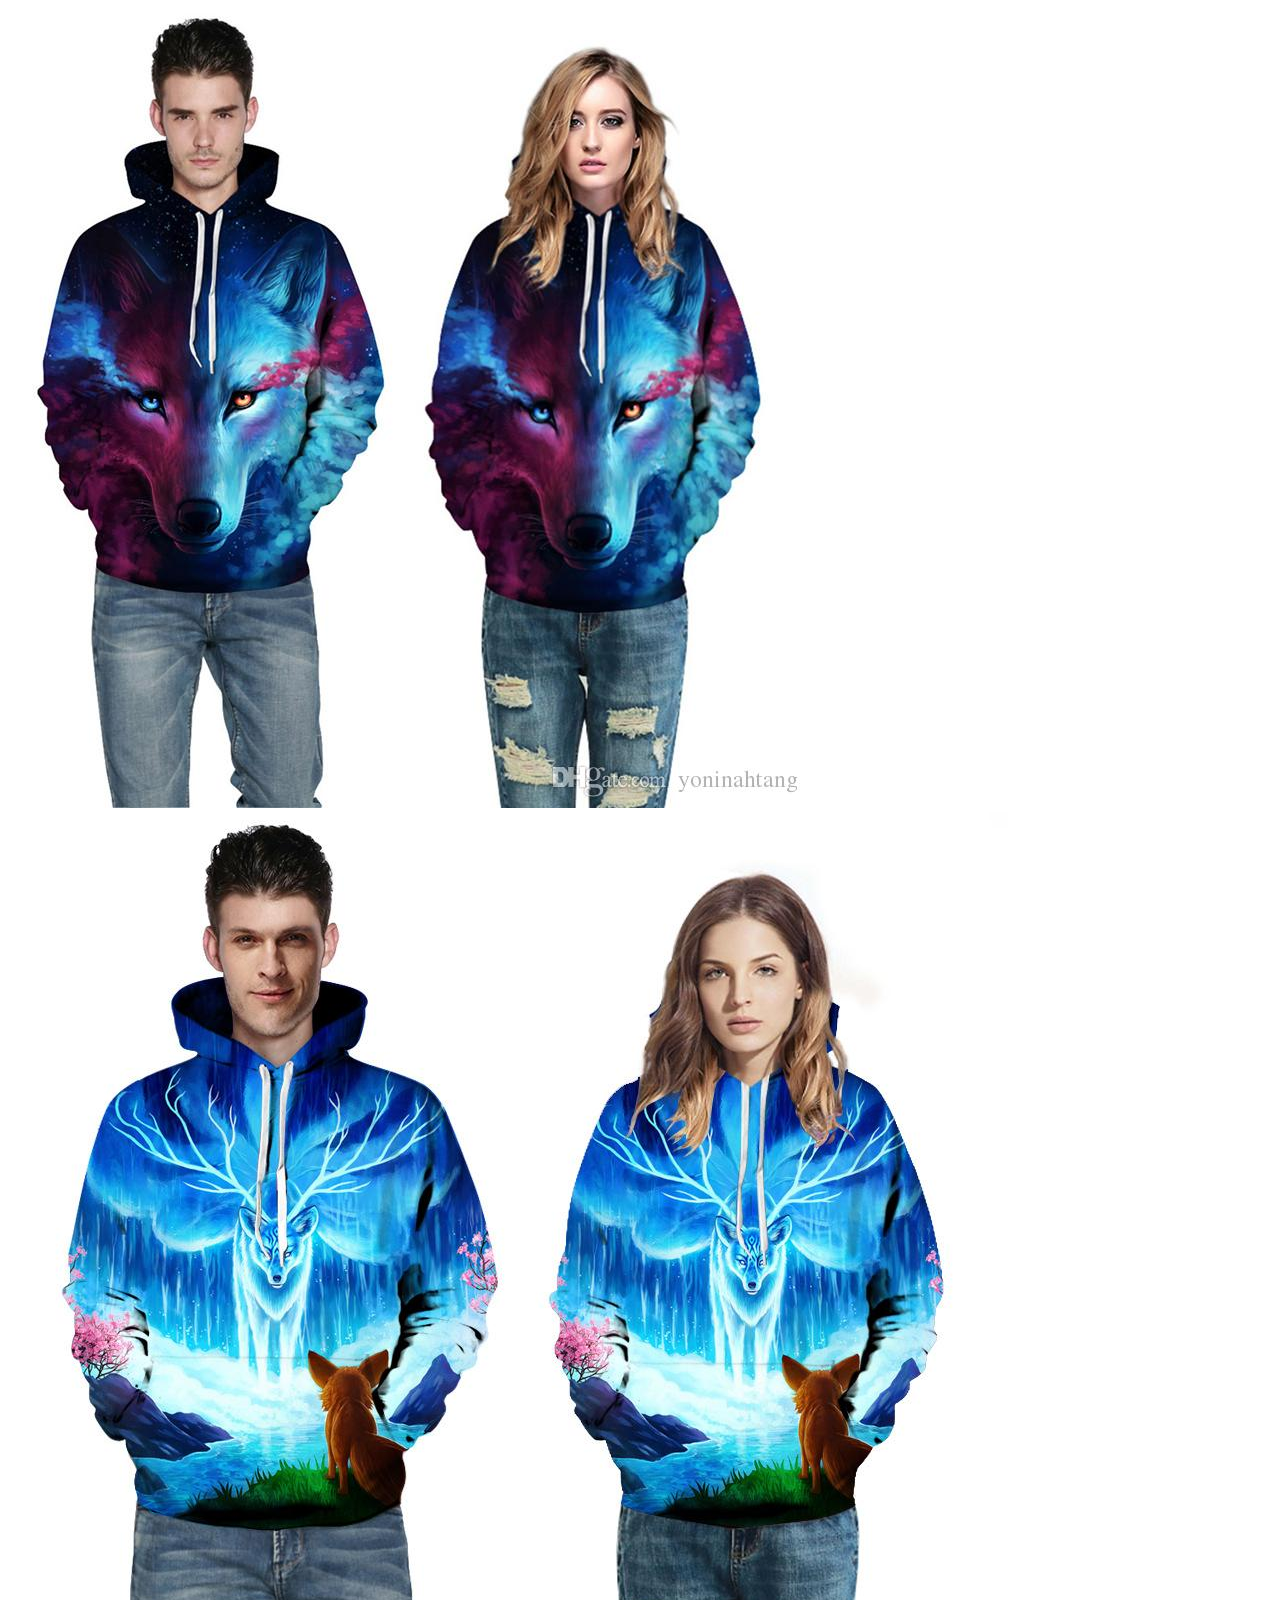
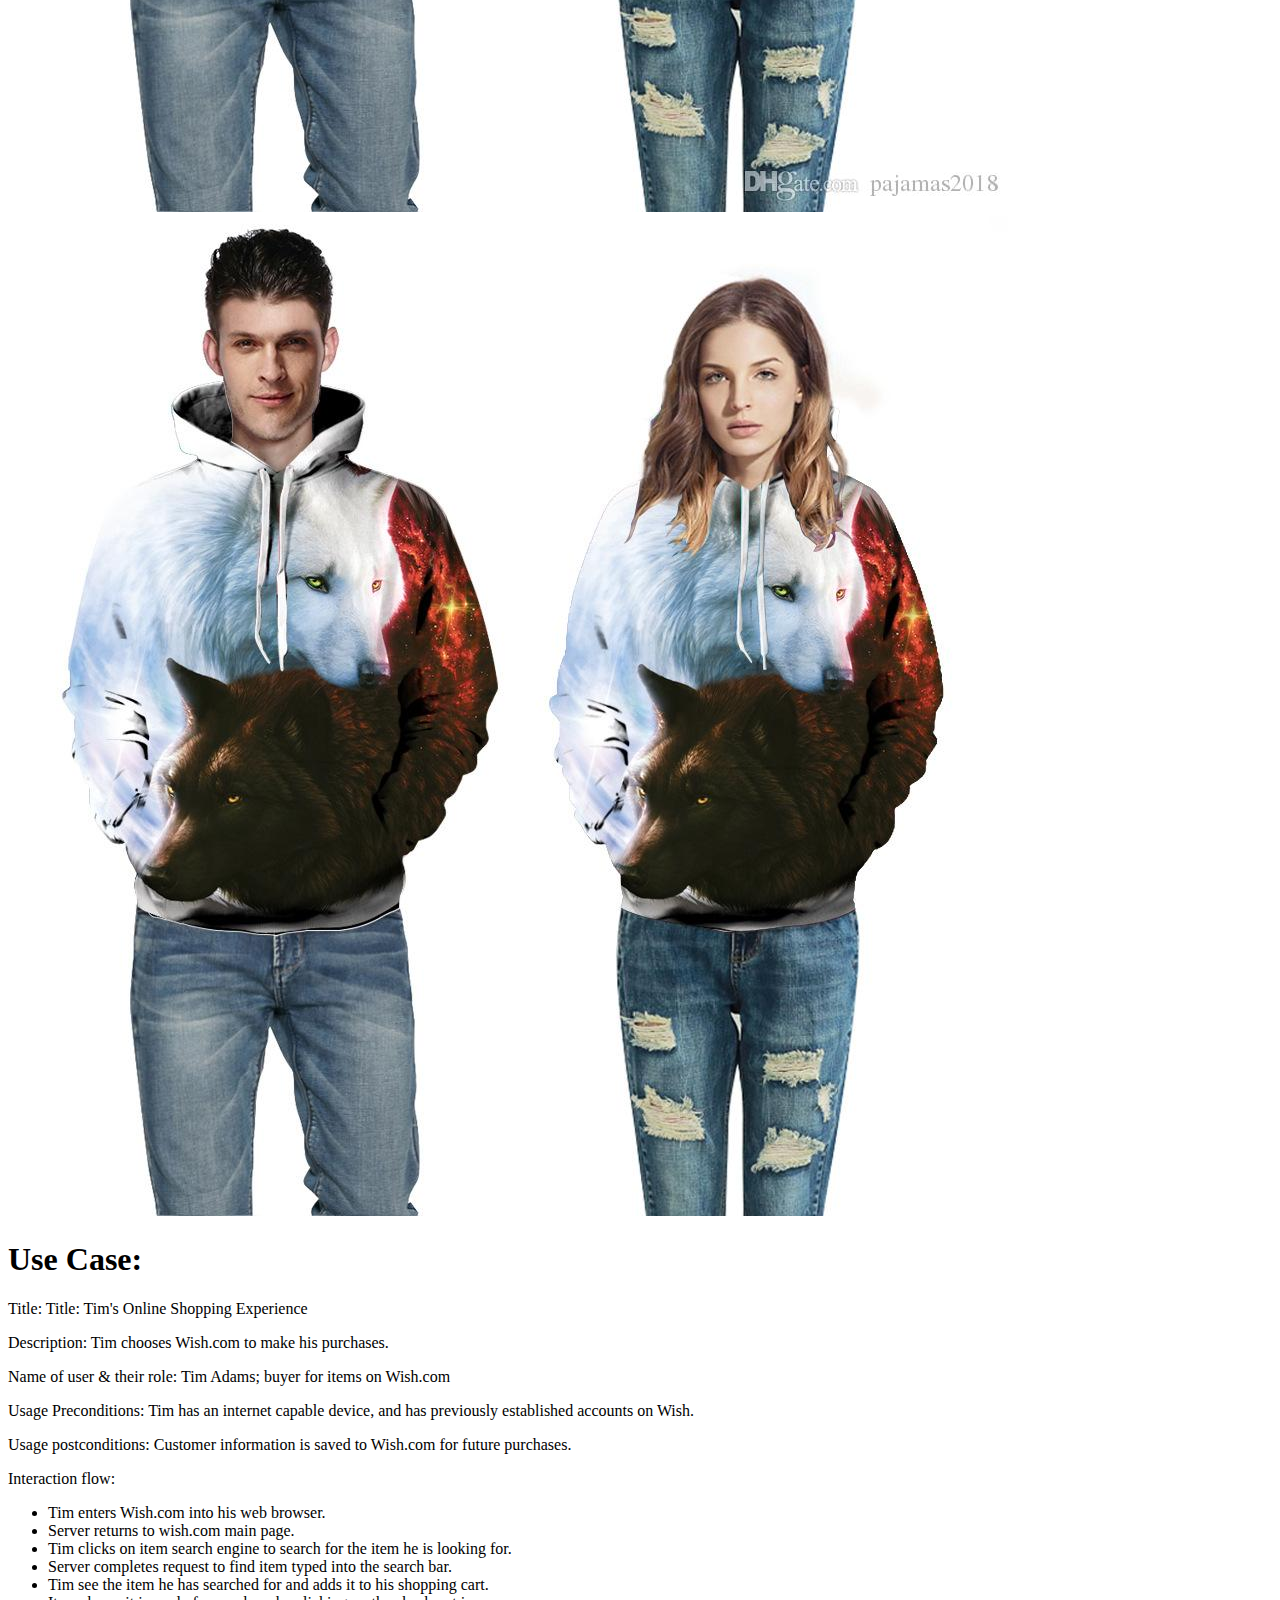
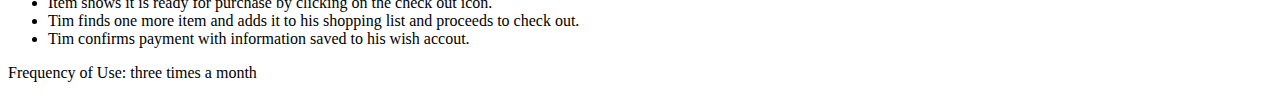
==== index.html2.html @ 1c958532 "Customer Persona-Data-Design-Project" ====
<!DOCTYPE html>
<html lang="en">
	<head>
		<meta charset="UTF-8">
		<title>Customer Persona</title>
	</head>
	<body>
		<img src="jpg.hoodie.jpg"> <img src="jpg.hoodie2.jpg"> <img src="jpg.hoodie3.jpg">
		<h1>Use Case:</h1>
		<p>Title: Title: Tim's Online Shopping Experience</p>
		<p>Description: Tim chooses Wish.com to make his purchases.</p>
		<p>Name of user & their role: Tim Adams; buyer for items on Wish.com</p>
		<p>Usage Preconditions: Tim has an internet capable device, and has previously established accounts on Wish.</p>
		<p>Usage postconditions: Customer information is saved to Wish.com for future purchases.</p>
		<p>Interaction flow:</p>
		<ul>
			<li id="item1">Tim enters Wish.com into his web browser.</li>
			<li id="item2">Server returns to wish.com main page.</li>
			<li id="item3">Tim clicks on item search engine to search for the item  he is looking for.</li>
			<li id="item4">Server completes request to find item typed into the search bar.</li>
			<li id="item5">Tim see the item he has searched for and adds it to his shopping cart.</li>
			<li id="item6">Item shows it is ready for purchase by clicking on the check out icon.</li>
			<li id="item7">Tim finds one more item and adds it to his shopping list and proceeds to check out.</li>
			<li id="item8">Tim confirms payment with information saved to his wish accout.</li>

		</ul>
	</body>
	<p>Frequency of Use: three times a month</p>
</html>
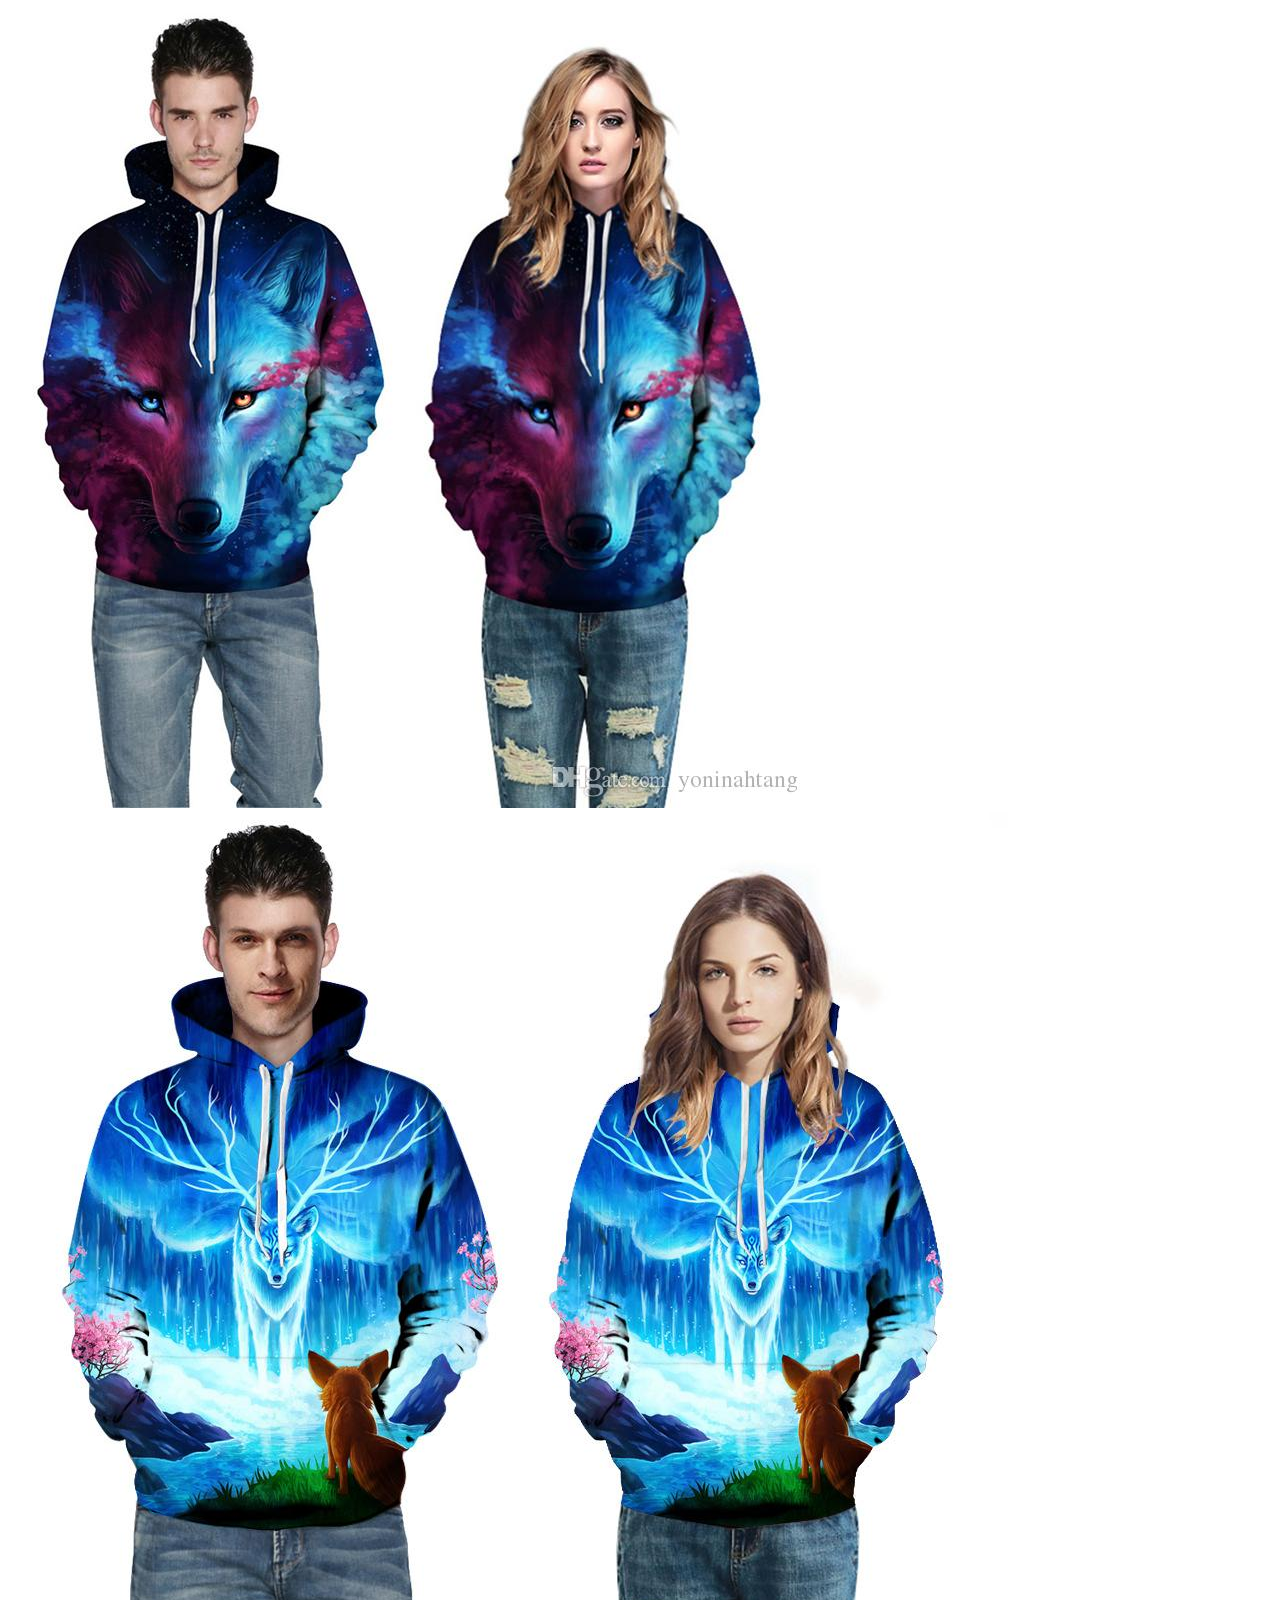
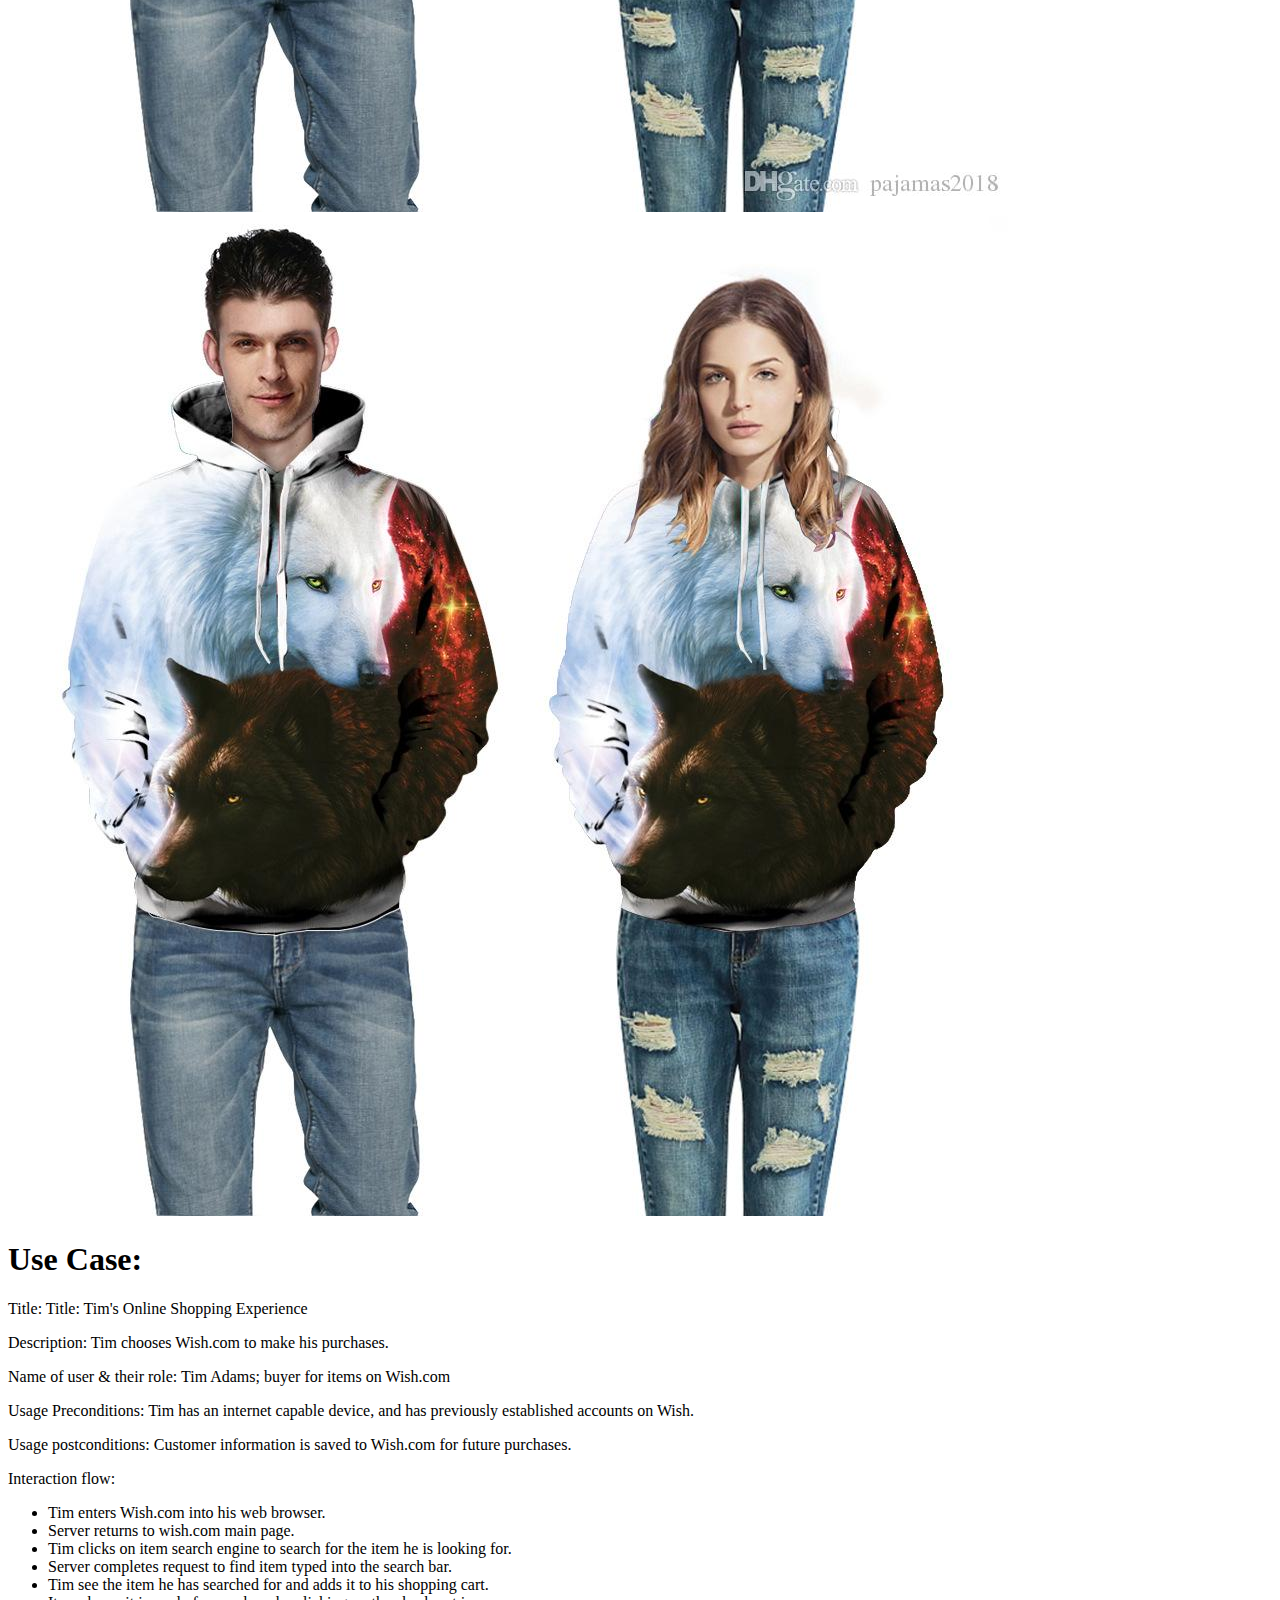
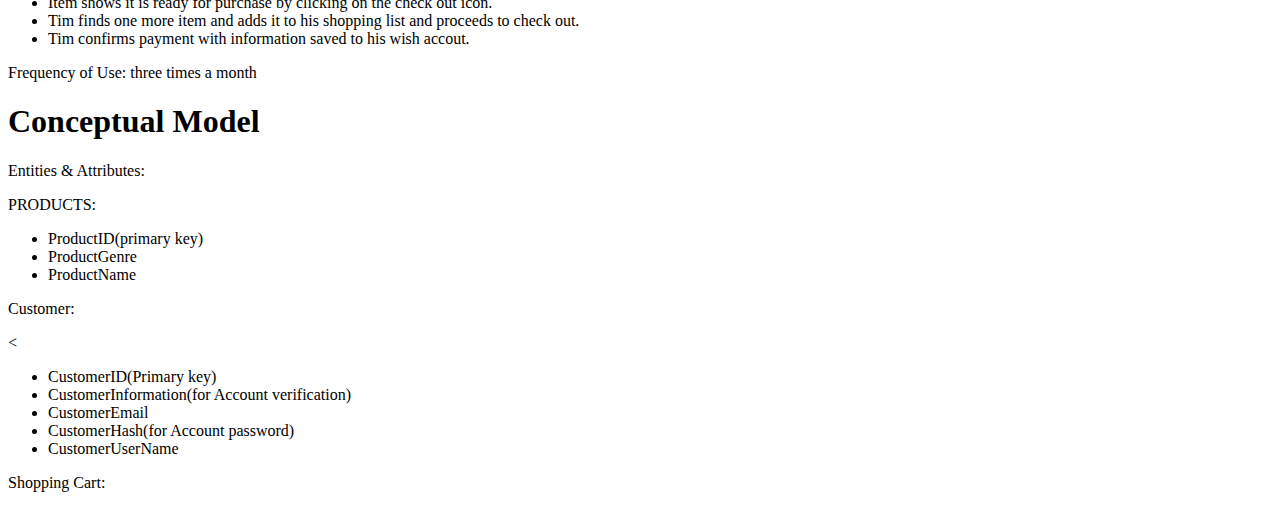
==== commit f19bcf6c: "Customer Persona-Data-Design-Project" ====
--- a/index.html2.html
+++ b/index.html2.html
@@ -26,4 +26,24 @@
 		</ul>
 	</body>
 	<p>Frequency of Use: three times a month</p>
+	<h1> Conceptual Model</h1>
+	<p>Entities & Attributes:</p>
+	<p>PRODUCTS:</p>
+	<ul>
+		<li id="item9">ProductID(primary key)</li>
+		<li id="item10">ProductGenre</li>
+		<li id="item11">ProductName</li>
+	</ul>
+	<body>
+		<p>Customer:</p>
+		<<ul>
+		<li id="item12">CustomerID(Primary key)</li>
+		<li id="item13">CustomerInformation(for Account verification)</li>
+		<li id="item14">CustomerEmail</li>
+		<li id="item15">CustomerHash(for Account password)</li>
+		<li id="item16">CustomerUserName</li>
+	</ul>
+	</body>
+	<p>Shopping Cart:</p>
+
 </html>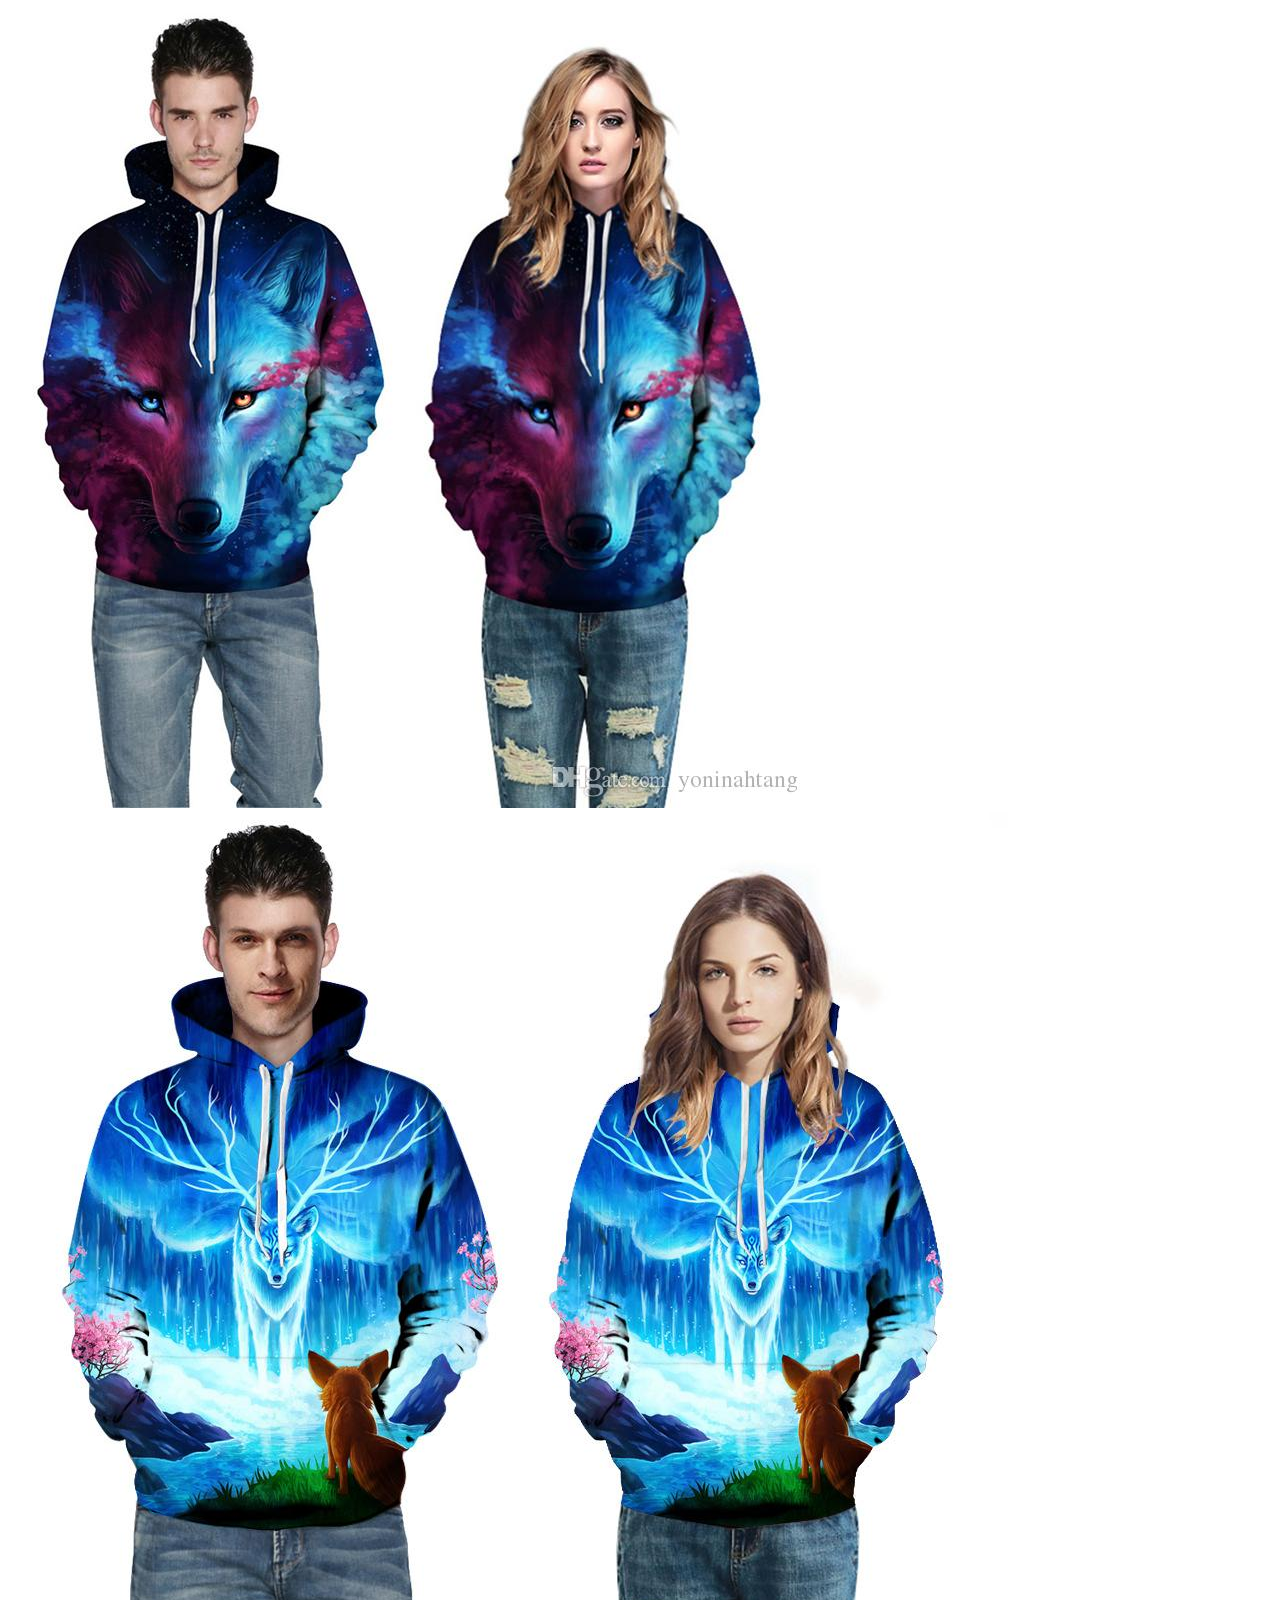
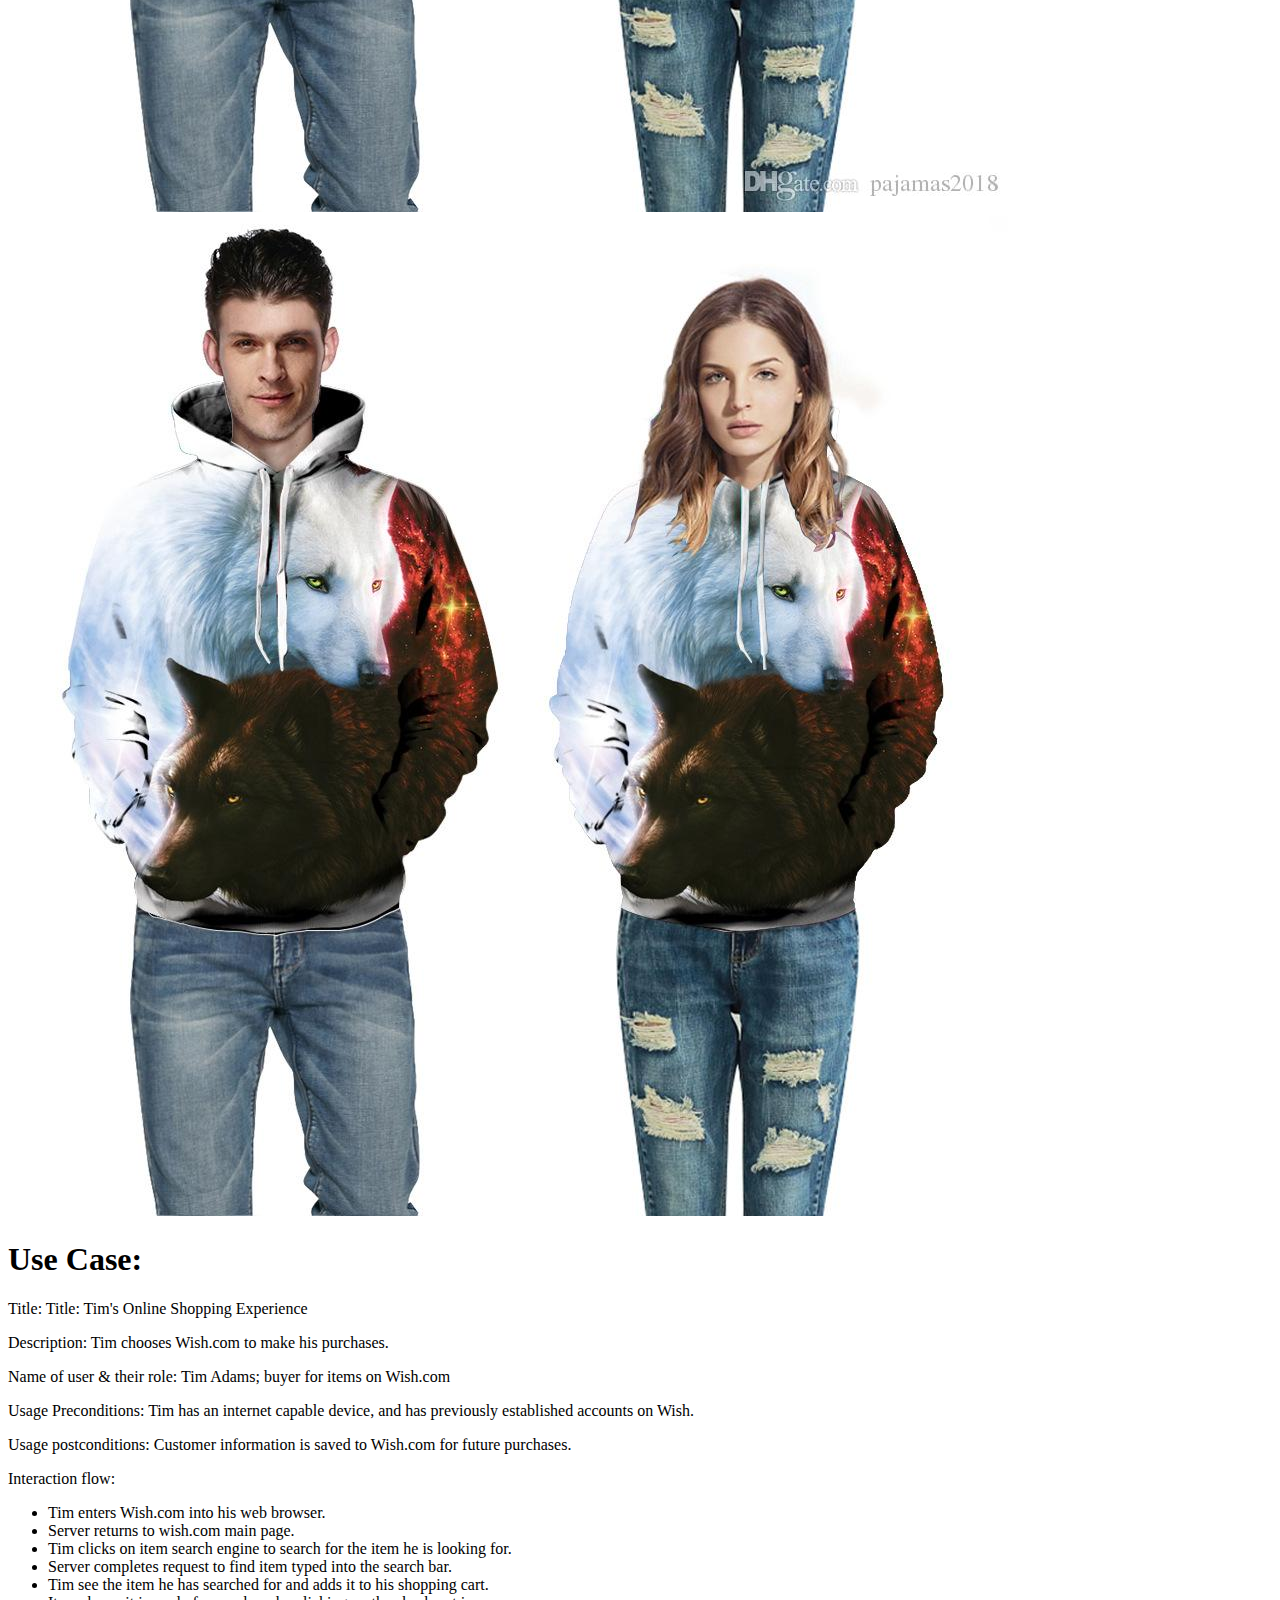
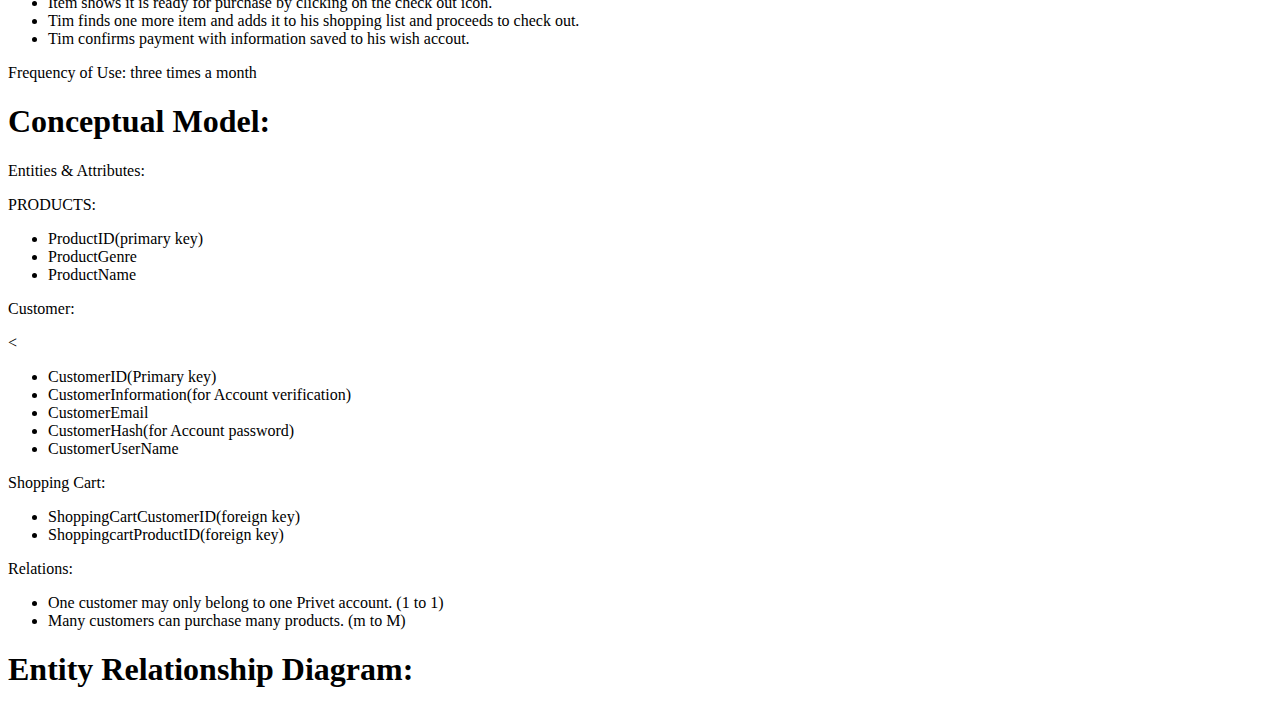
==== commit fdb802f1: "Customer Persona-Data-Design-Project" ====
--- a/index.html2.html
+++ b/index.html2.html
@@ -26,7 +26,7 @@
 		</ul>
 	</body>
 	<p>Frequency of Use: three times a month</p>
-	<h1> Conceptual Model</h1>
+	<h1> Conceptual Model:</h1>
 	<p>Entities & Attributes:</p>
 	<p>PRODUCTS:</p>
 	<ul>
@@ -45,5 +45,16 @@
 	</ul>
 	</body>
 	<p>Shopping Cart:</p>
-
+<ul>
+	<li id="item17">ShoppingCartCustomerID(foreign key)</li>
+	<li id="item18">ShoppingcartProductID(foreign key)</li>
+</ul>
+	<body>
+		<p>Relations:</p>
+		<ul>
+			<li id="item19">One customer may only belong to one Privet account. (1 to 1)</li>
+			<li id="item20">Many customers can purchase many products. (m to M)</li>
+		</ul>
+	</body>
+	<h1>Entity Relationship Diagram:</h1>
 </html>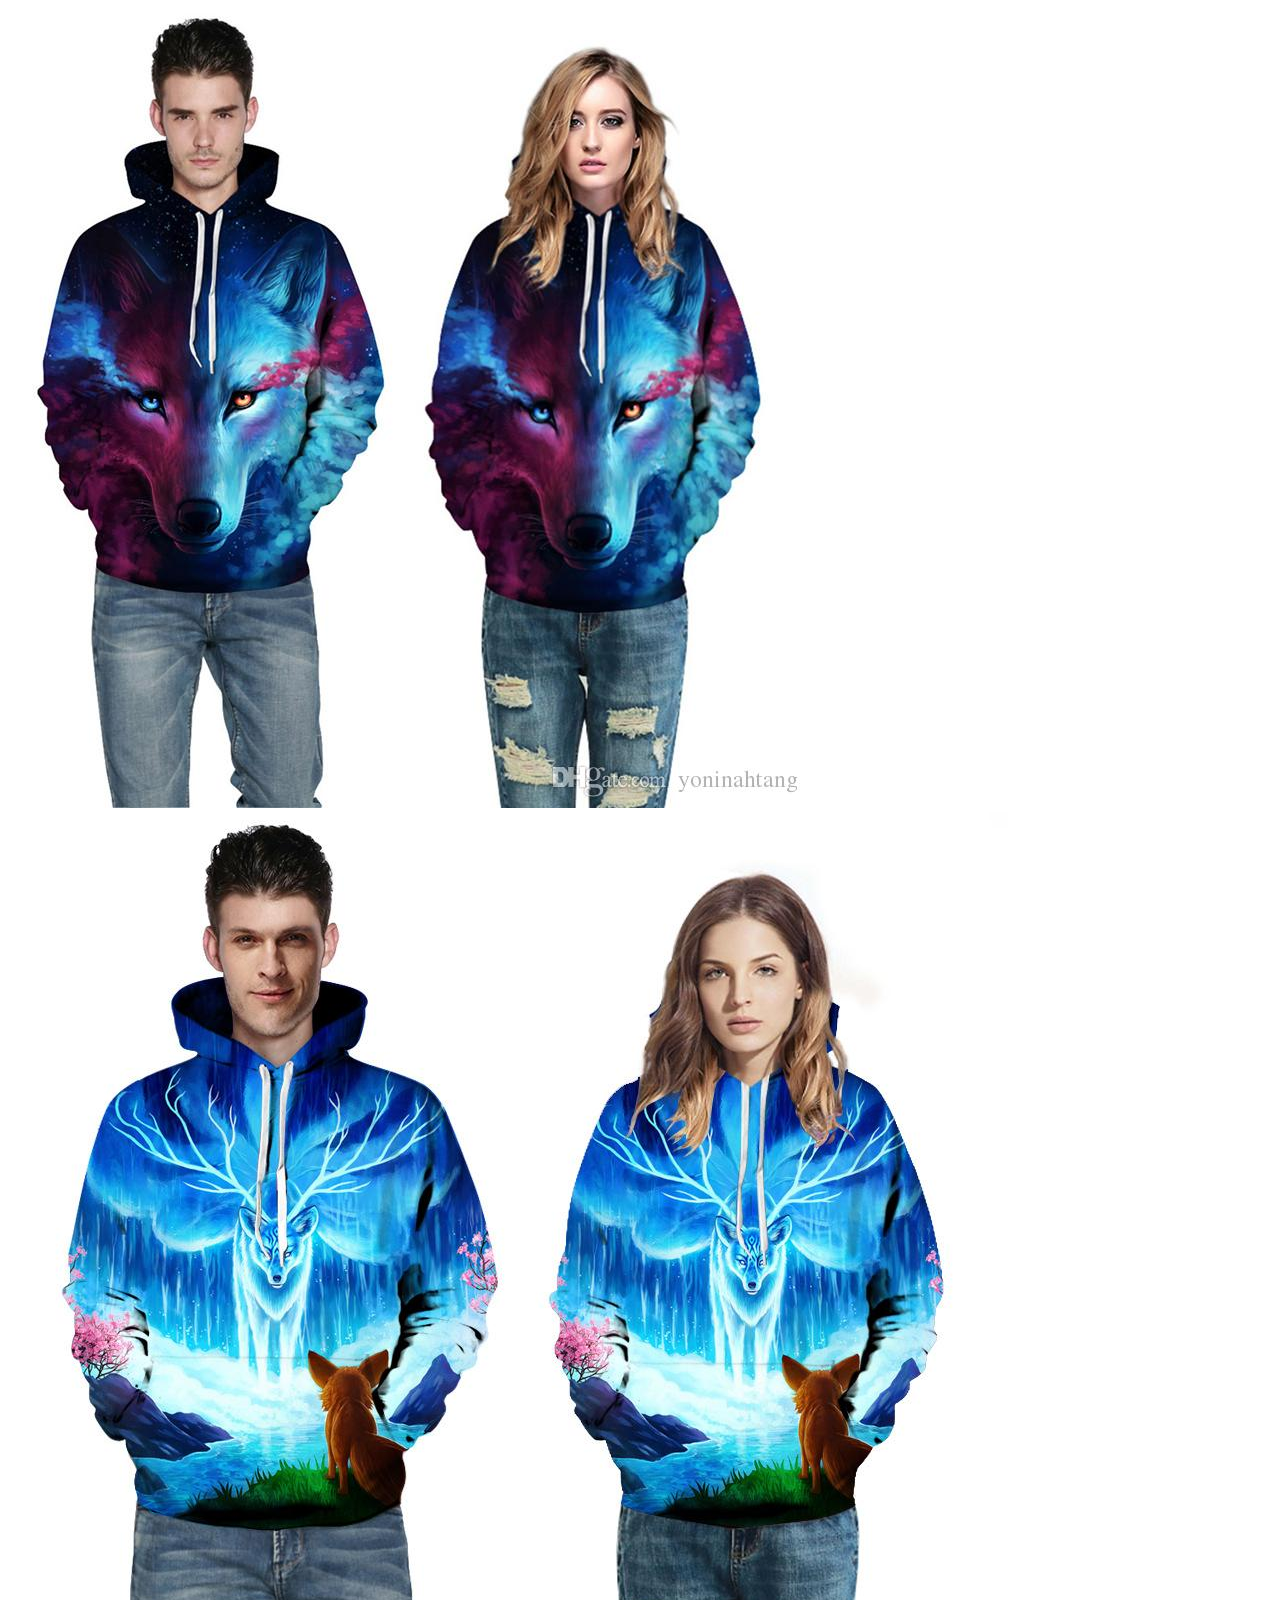
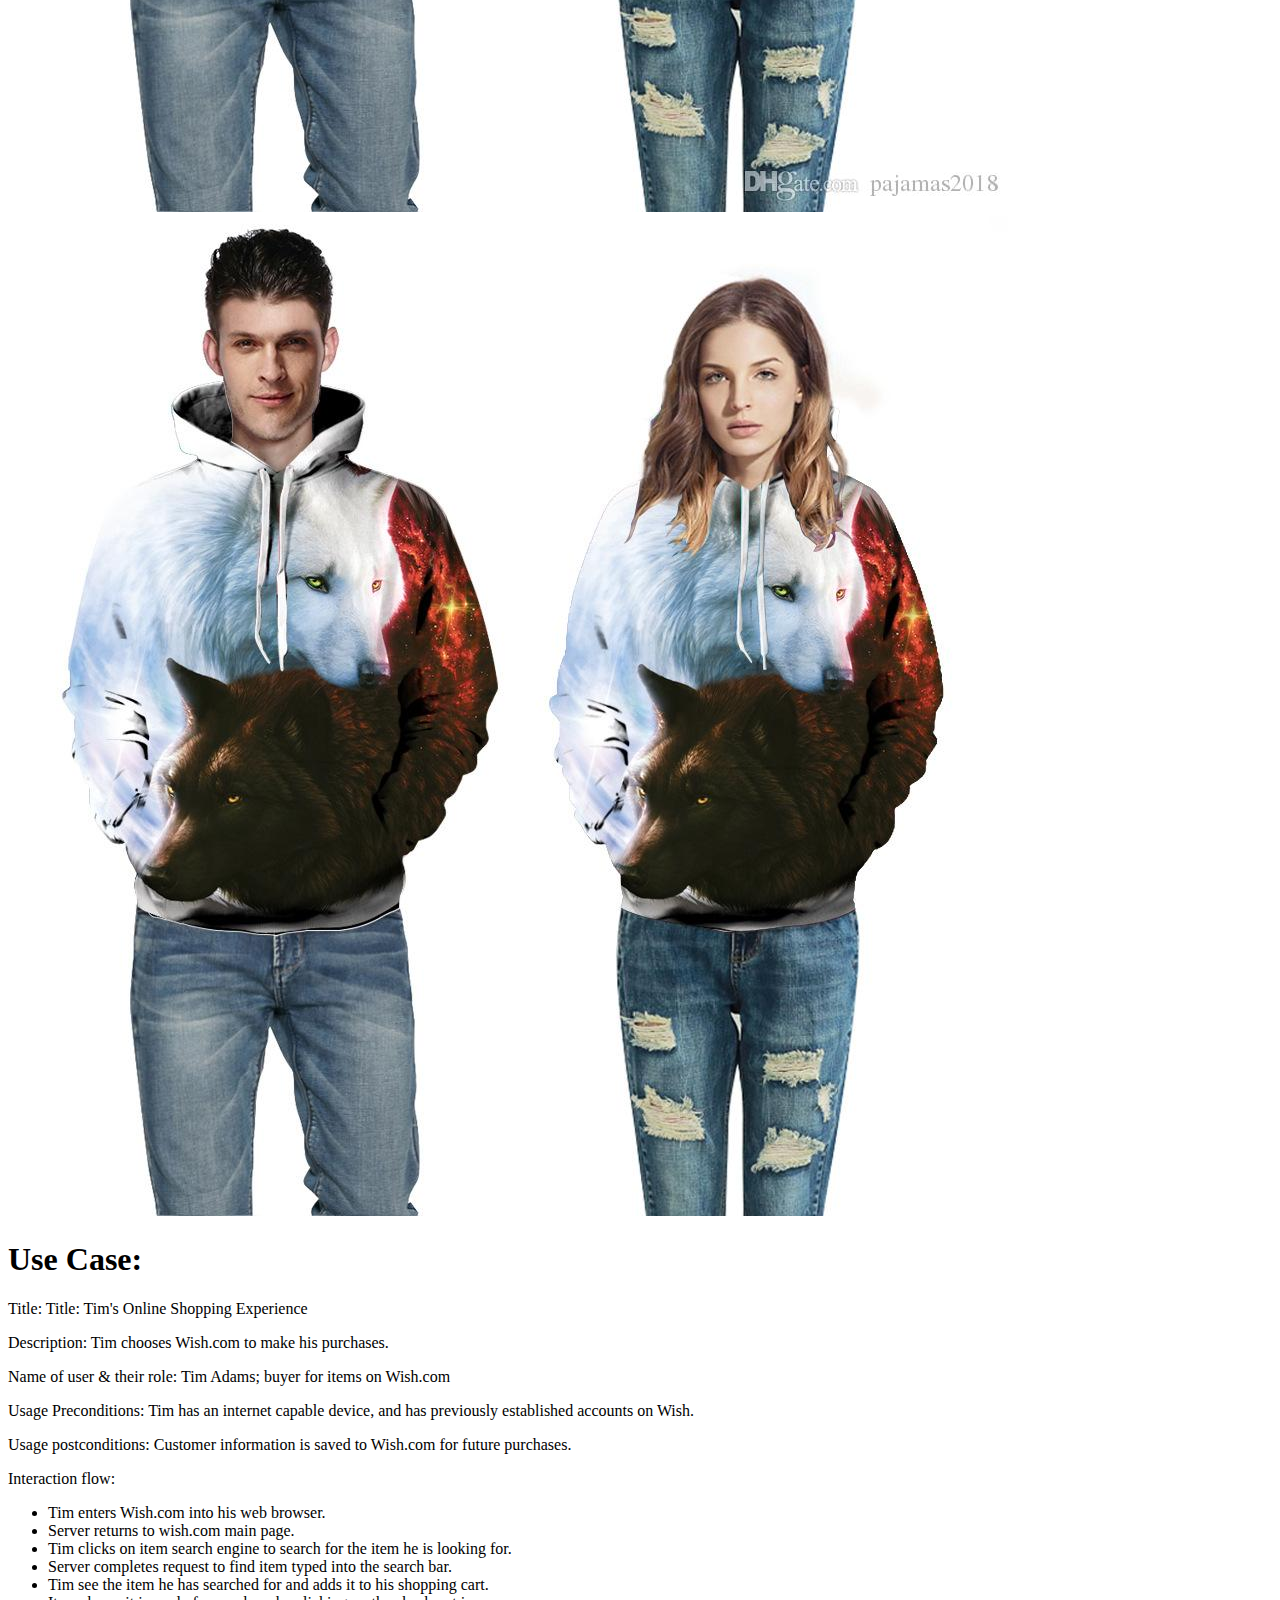
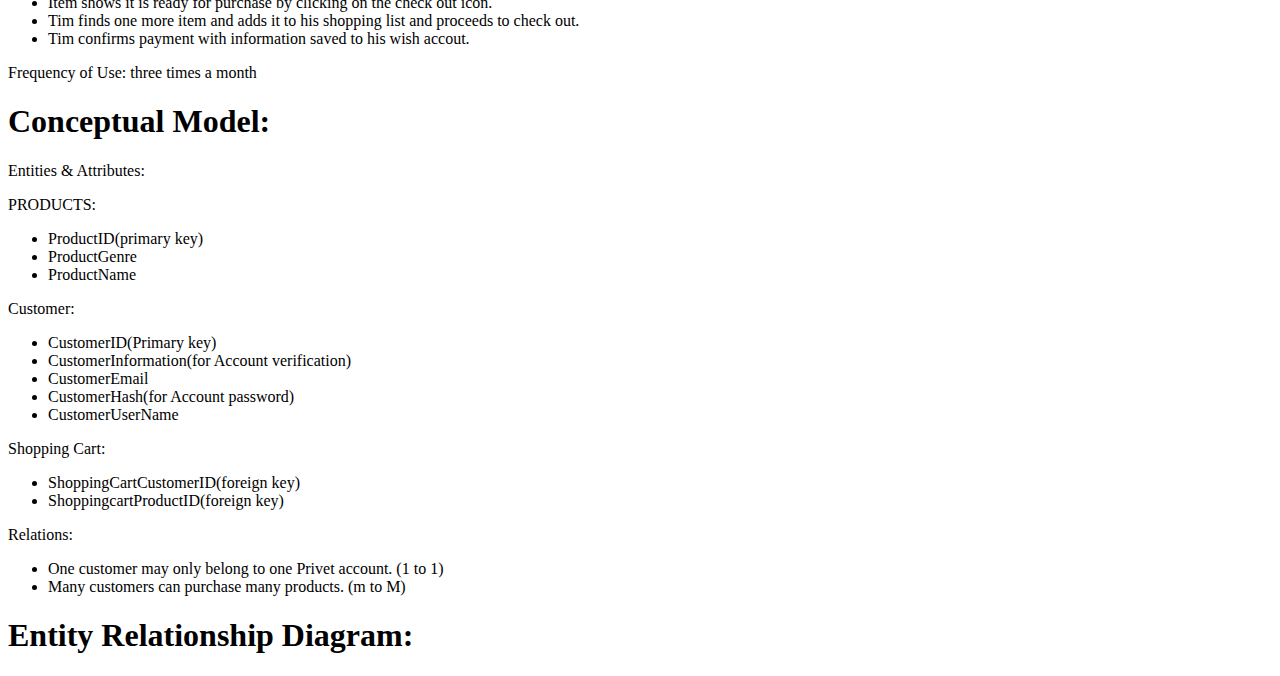
==== commit c590734c: "Customer Persona-Data-Design-Project" ====
--- a/index.html2.html
+++ b/index.html2.html
@@ -36,7 +36,7 @@
 	</ul>
 	<body>
 		<p>Customer:</p>
-		<<ul>
+		<ul>
 		<li id="item12">CustomerID(Primary key)</li>
 		<li id="item13">CustomerInformation(for Account verification)</li>
 		<li id="item14">CustomerEmail</li>
@@ -57,4 +57,7 @@
 		</ul>
 	</body>
 	<h1>Entity Relationship Diagram:</h1>
+	<body>
+
+	</body>
 </html>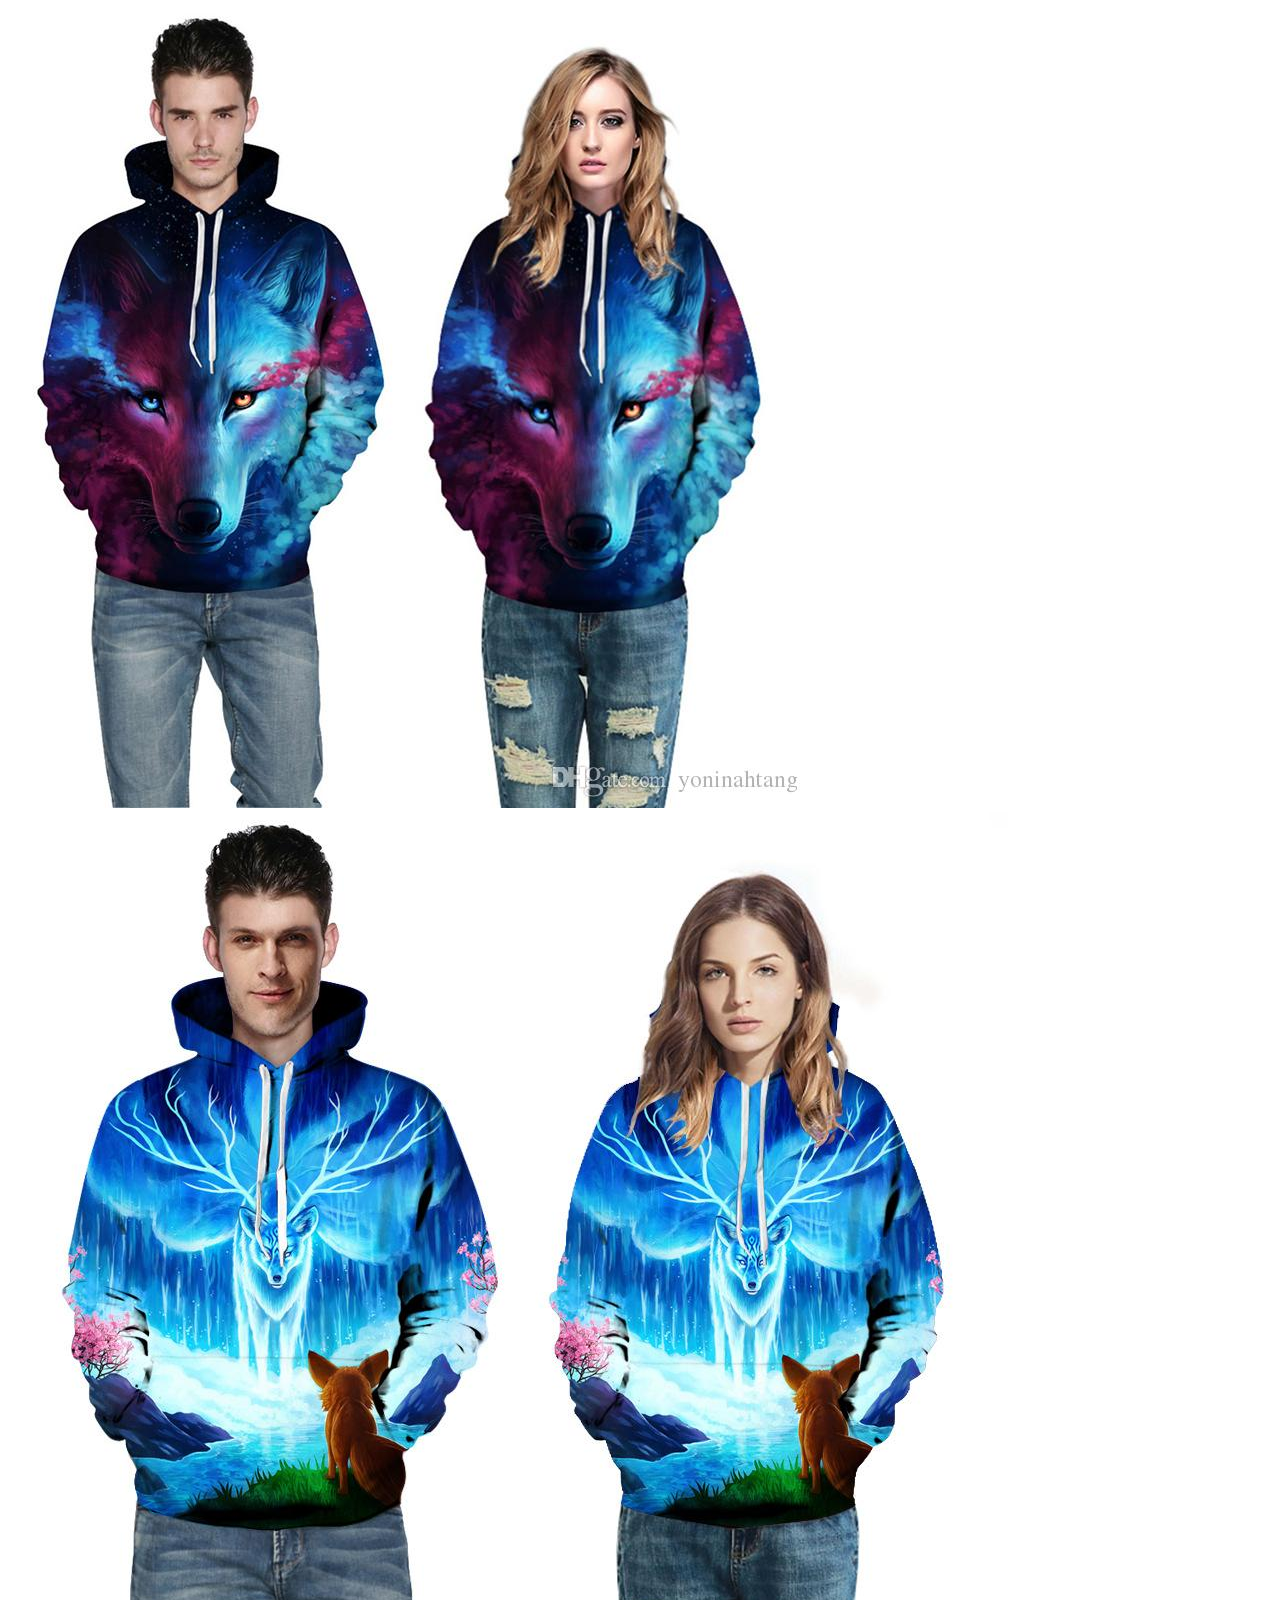
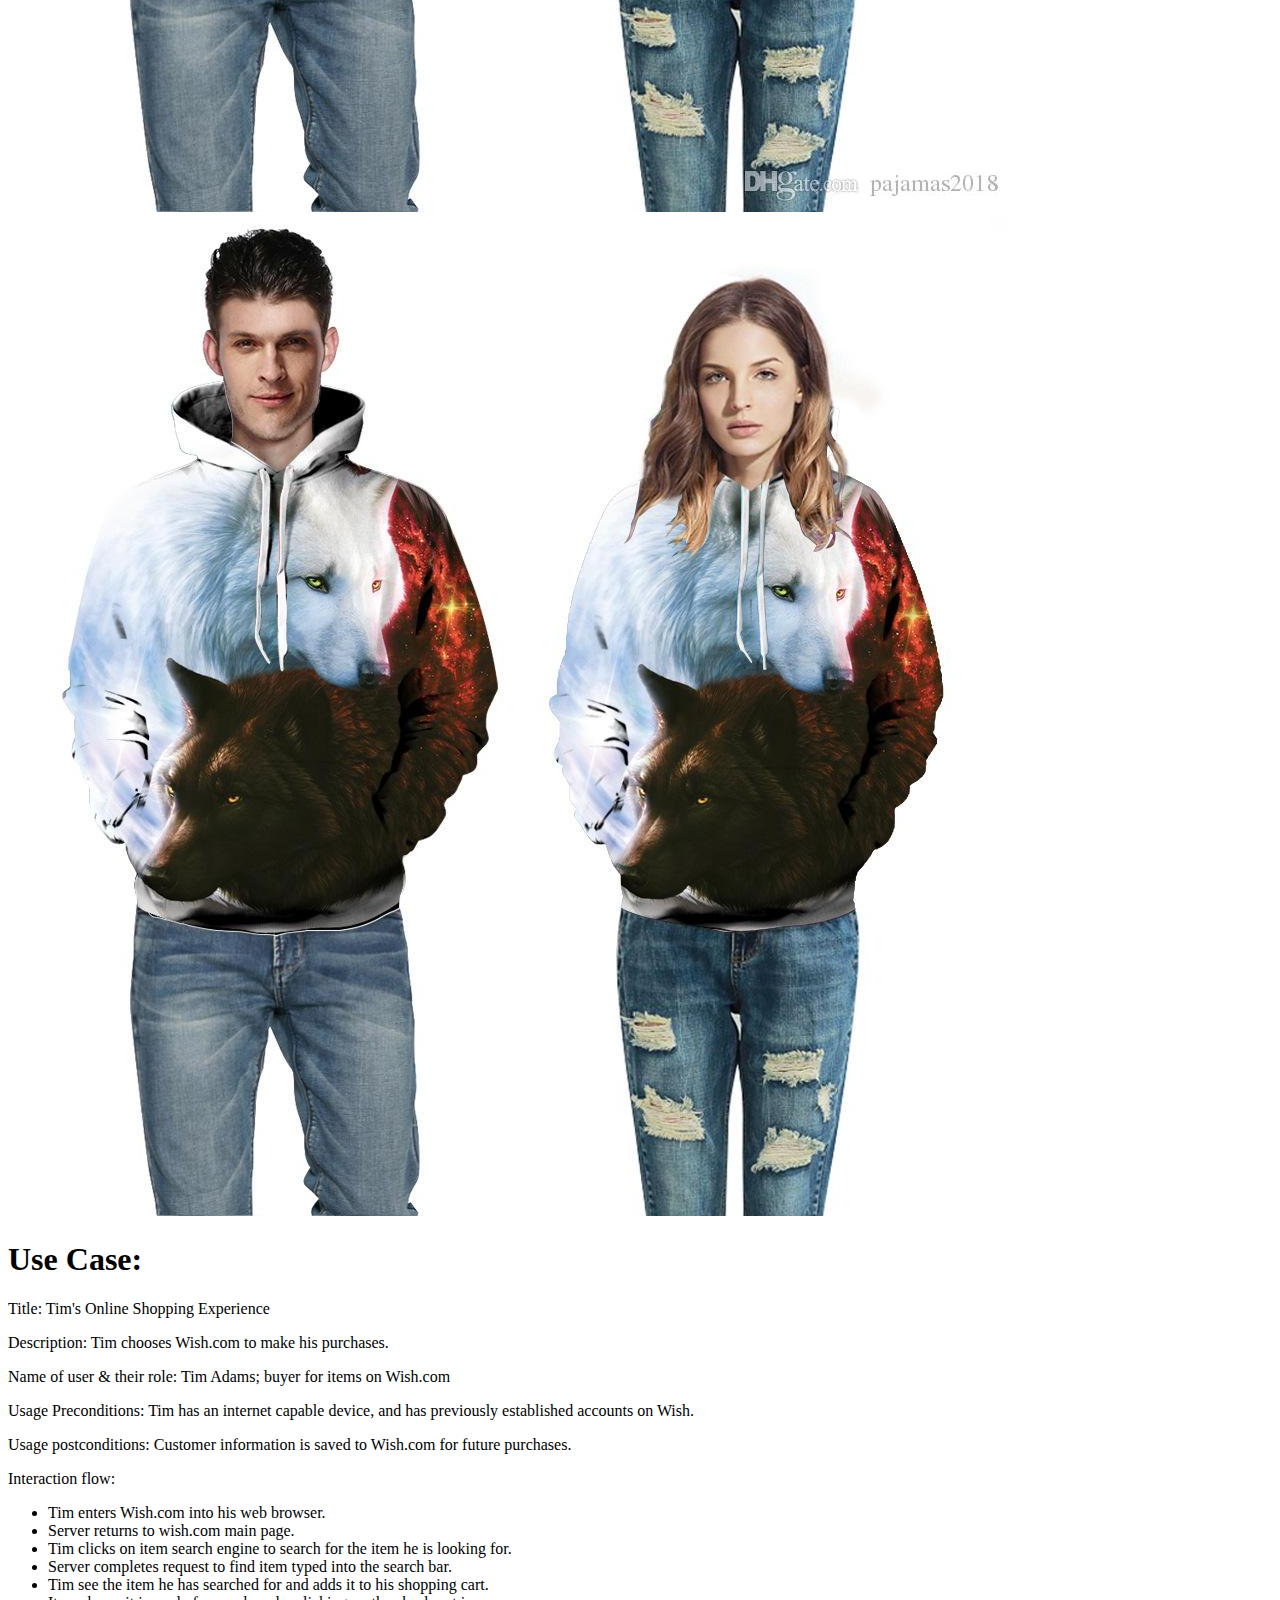
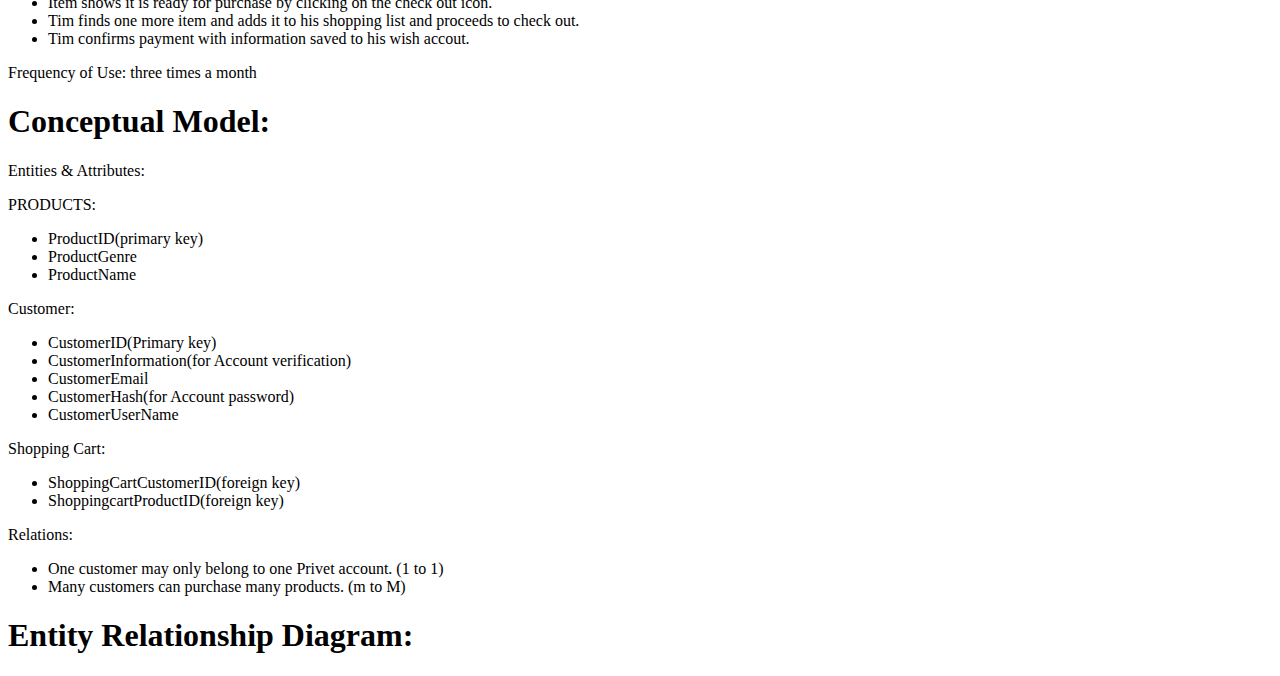
==== commit eead982c: "Customer Persona-Data-Design-Project" ====
--- a/index.html2.html
+++ b/index.html2.html
@@ -7,7 +7,7 @@
 	<body>
 		<img src="jpg.hoodie.jpg"> <img src="jpg.hoodie2.jpg"> <img src="jpg.hoodie3.jpg">
 		<h1>Use Case:</h1>
-		<p>Title: Title: Tim's Online Shopping Experience</p>
+		<p>Title: Tim's Online Shopping Experience</p>
 		<p>Description: Tim chooses Wish.com to make his purchases.</p>
 		<p>Name of user & their role: Tim Adams; buyer for items on Wish.com</p>
 		<p>Usage Preconditions: Tim has an internet capable device, and has previously established accounts on Wish.</p>
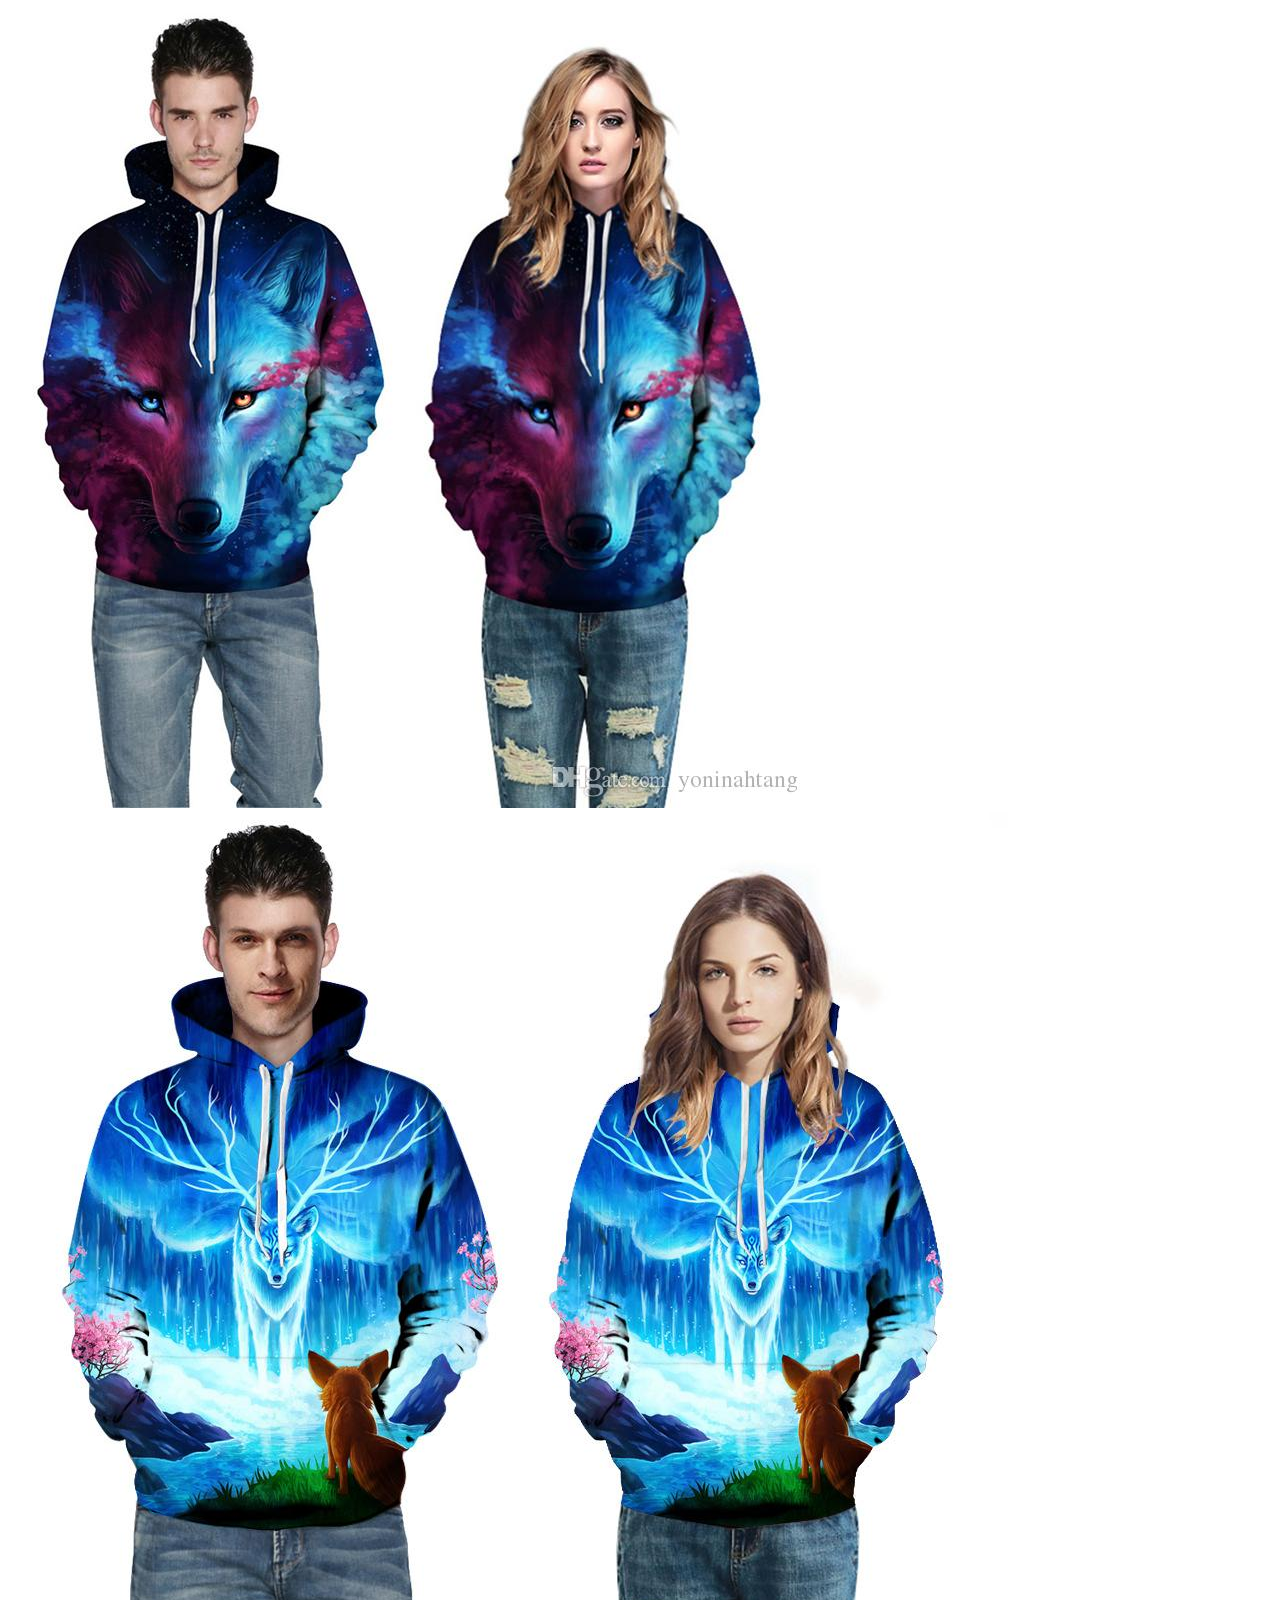
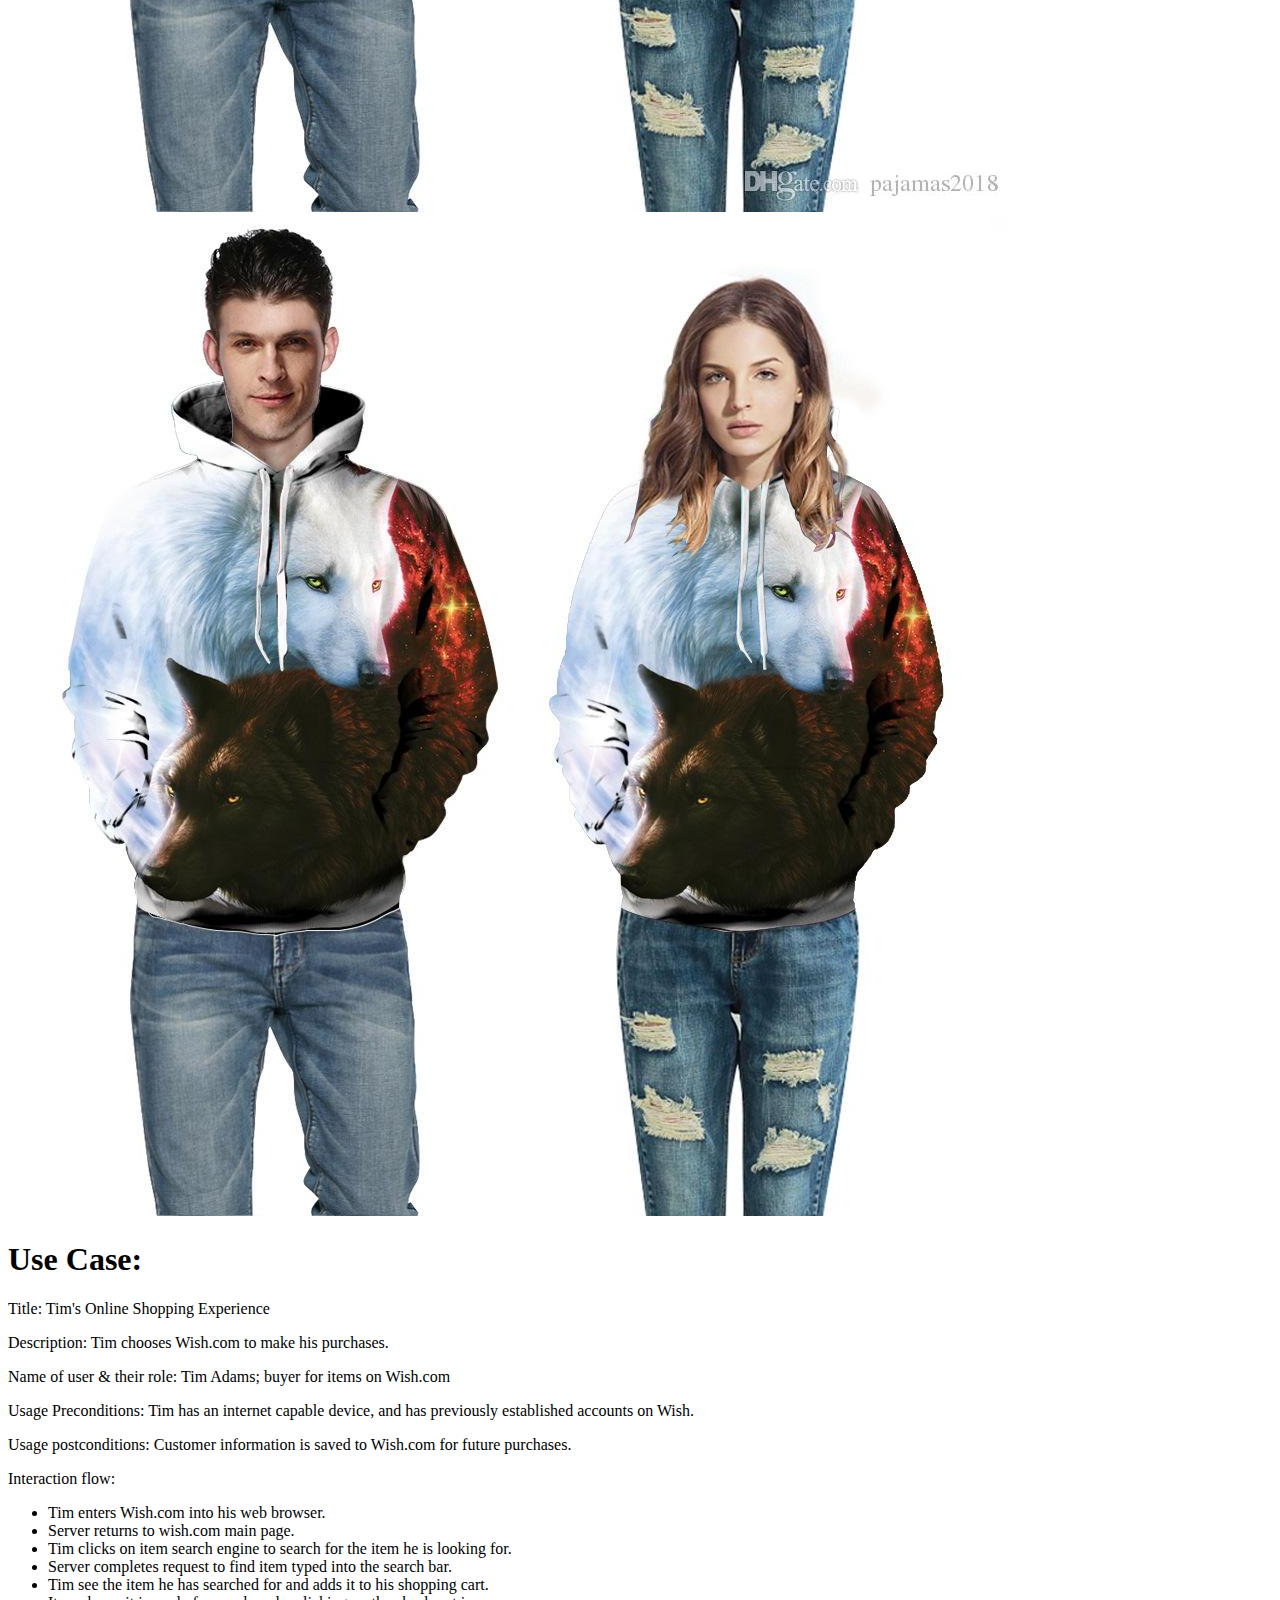
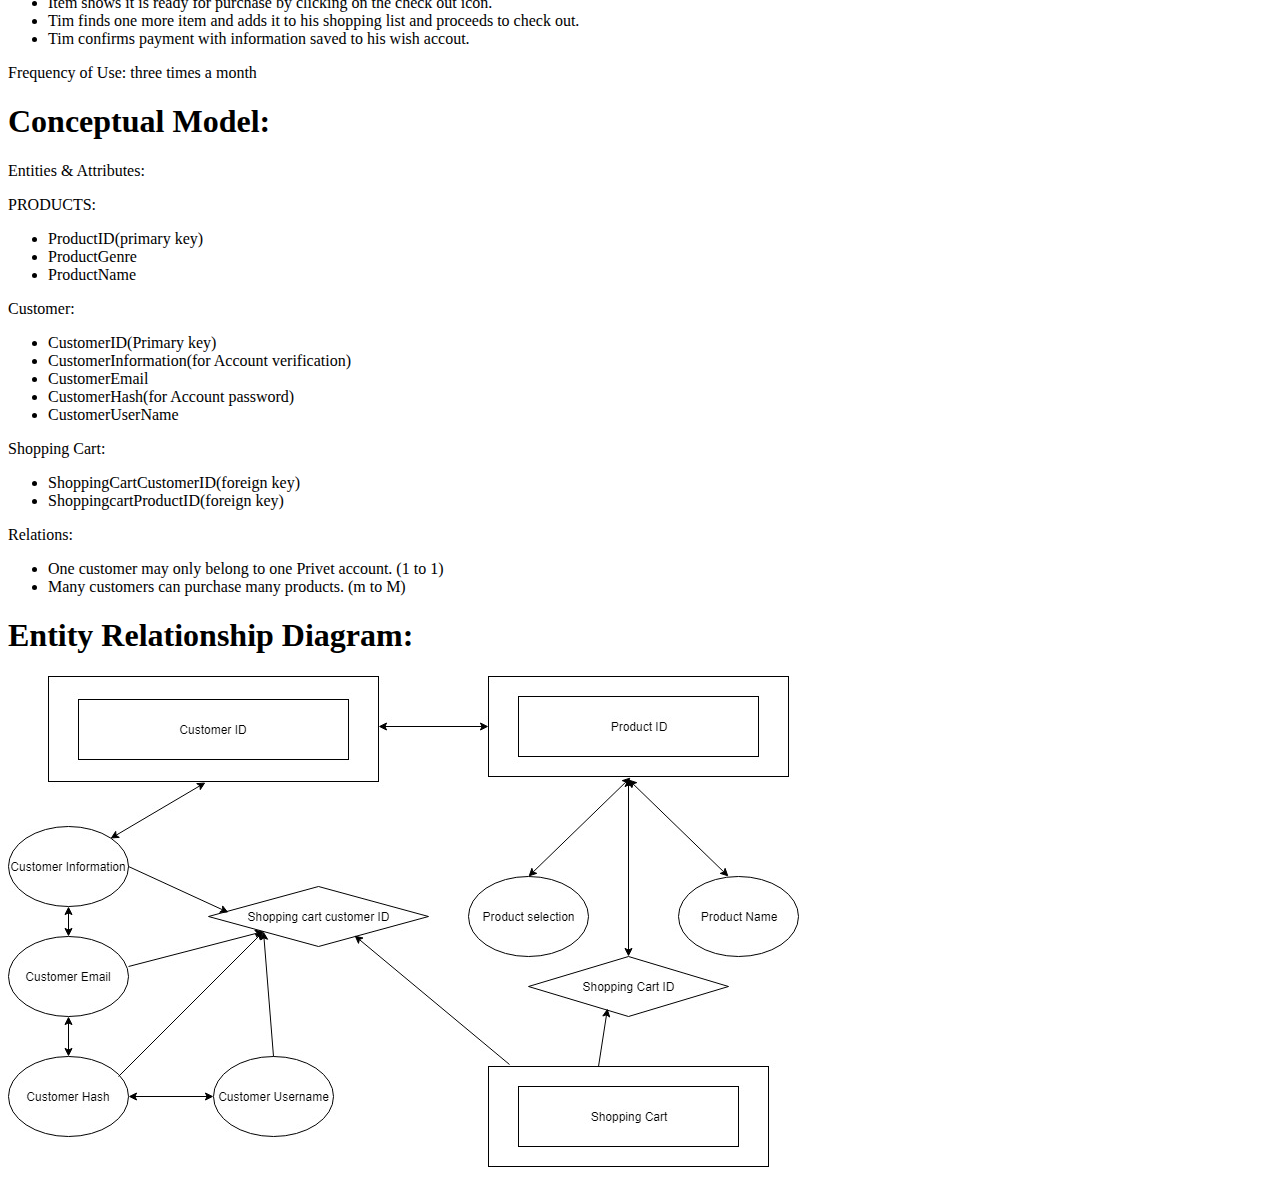
==== commit 14605c83: "Customer Persona-Data-Design-Project" ====
--- a/index.html2.html
+++ b/index.html2.html
@@ -58,6 +58,6 @@
 	</body>
 	<h1>Entity Relationship Diagram:</h1>
 	<body>
-
+<img src="Customer%20Persona%20Diagram.jpg">
 	</body>
 </html>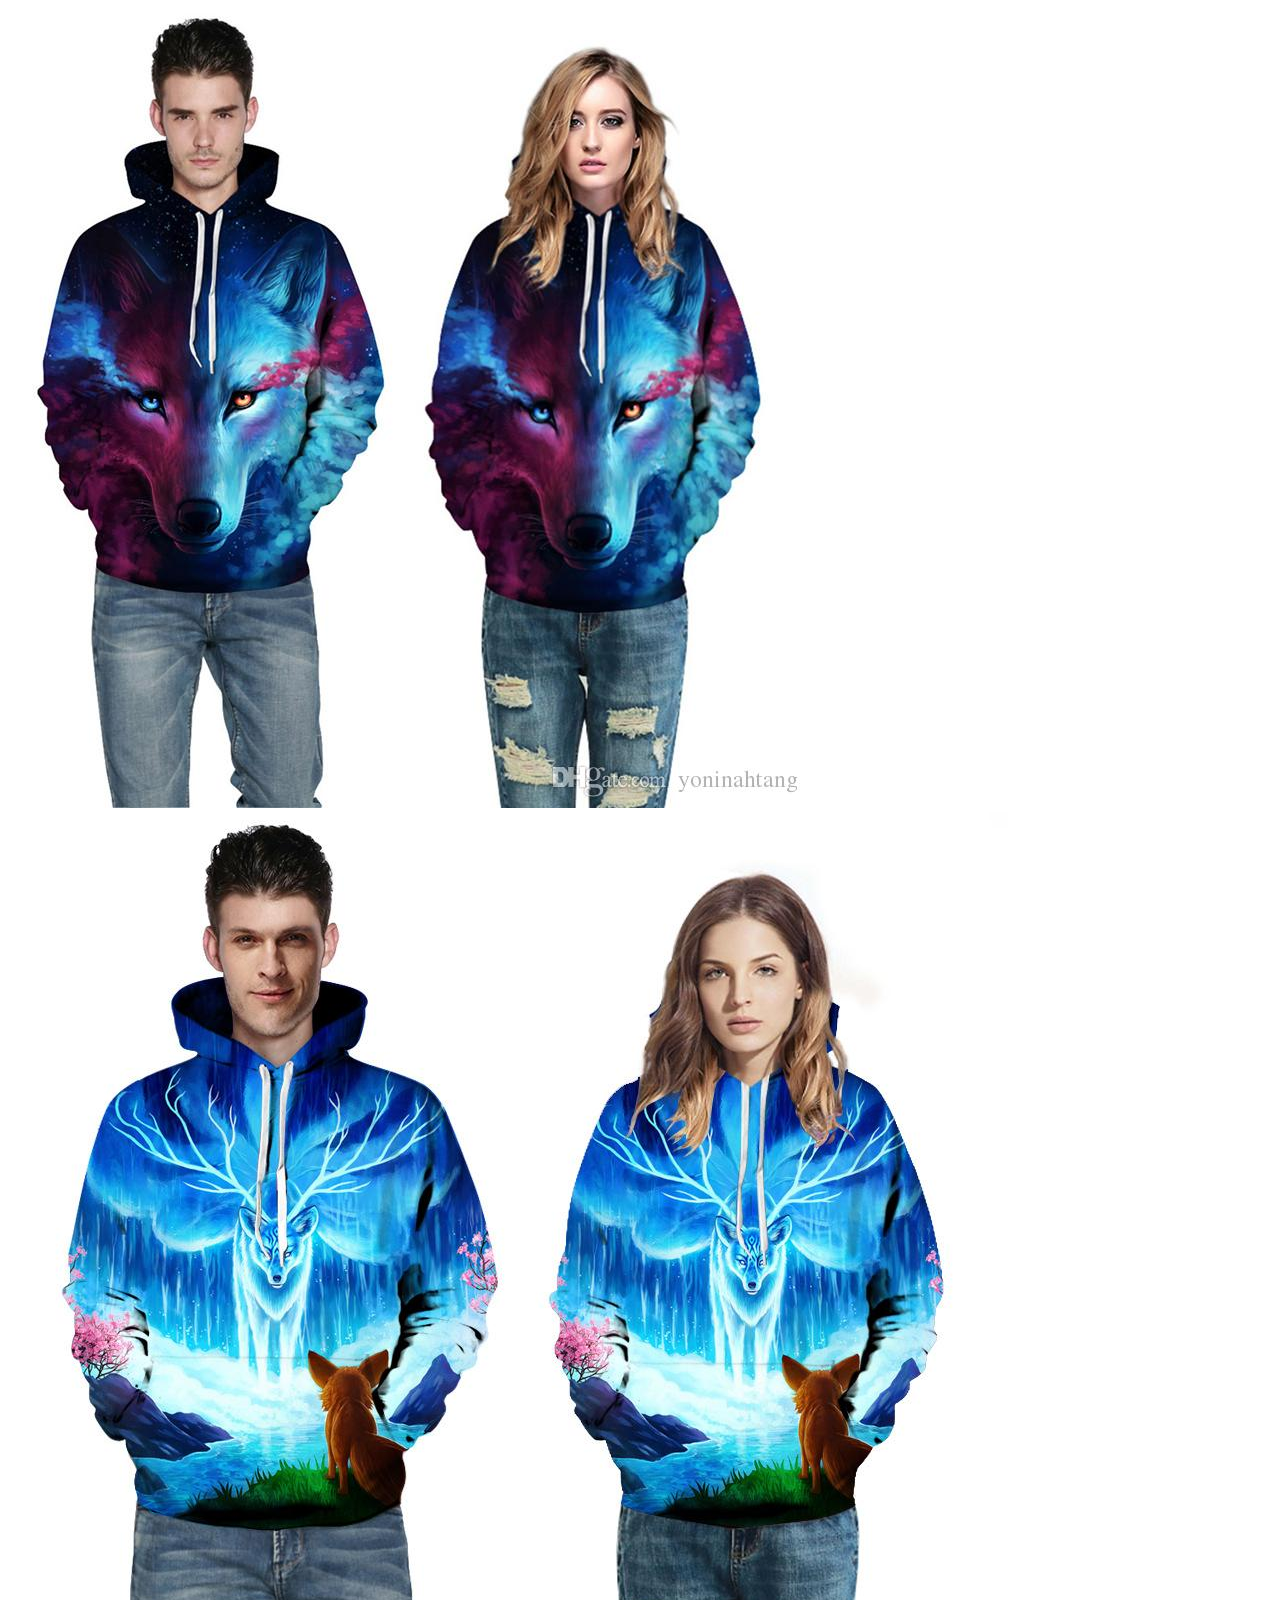
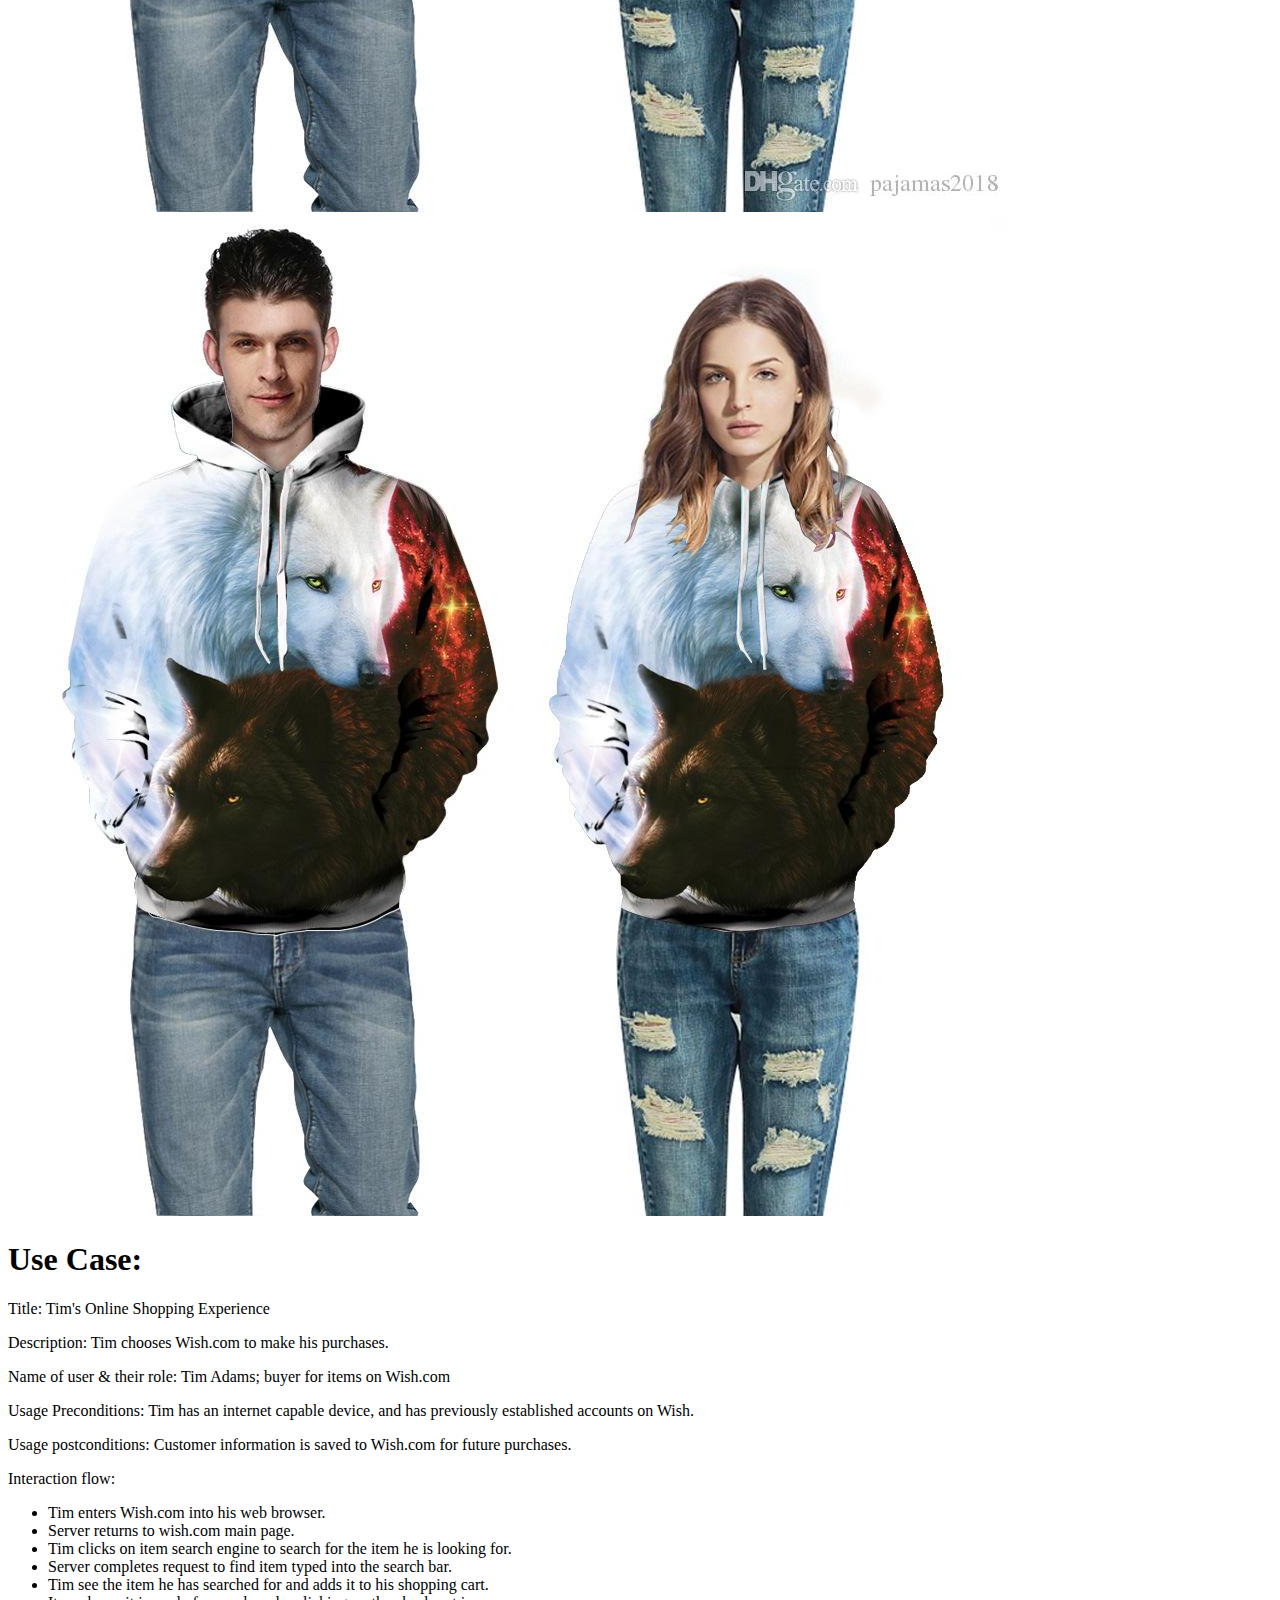
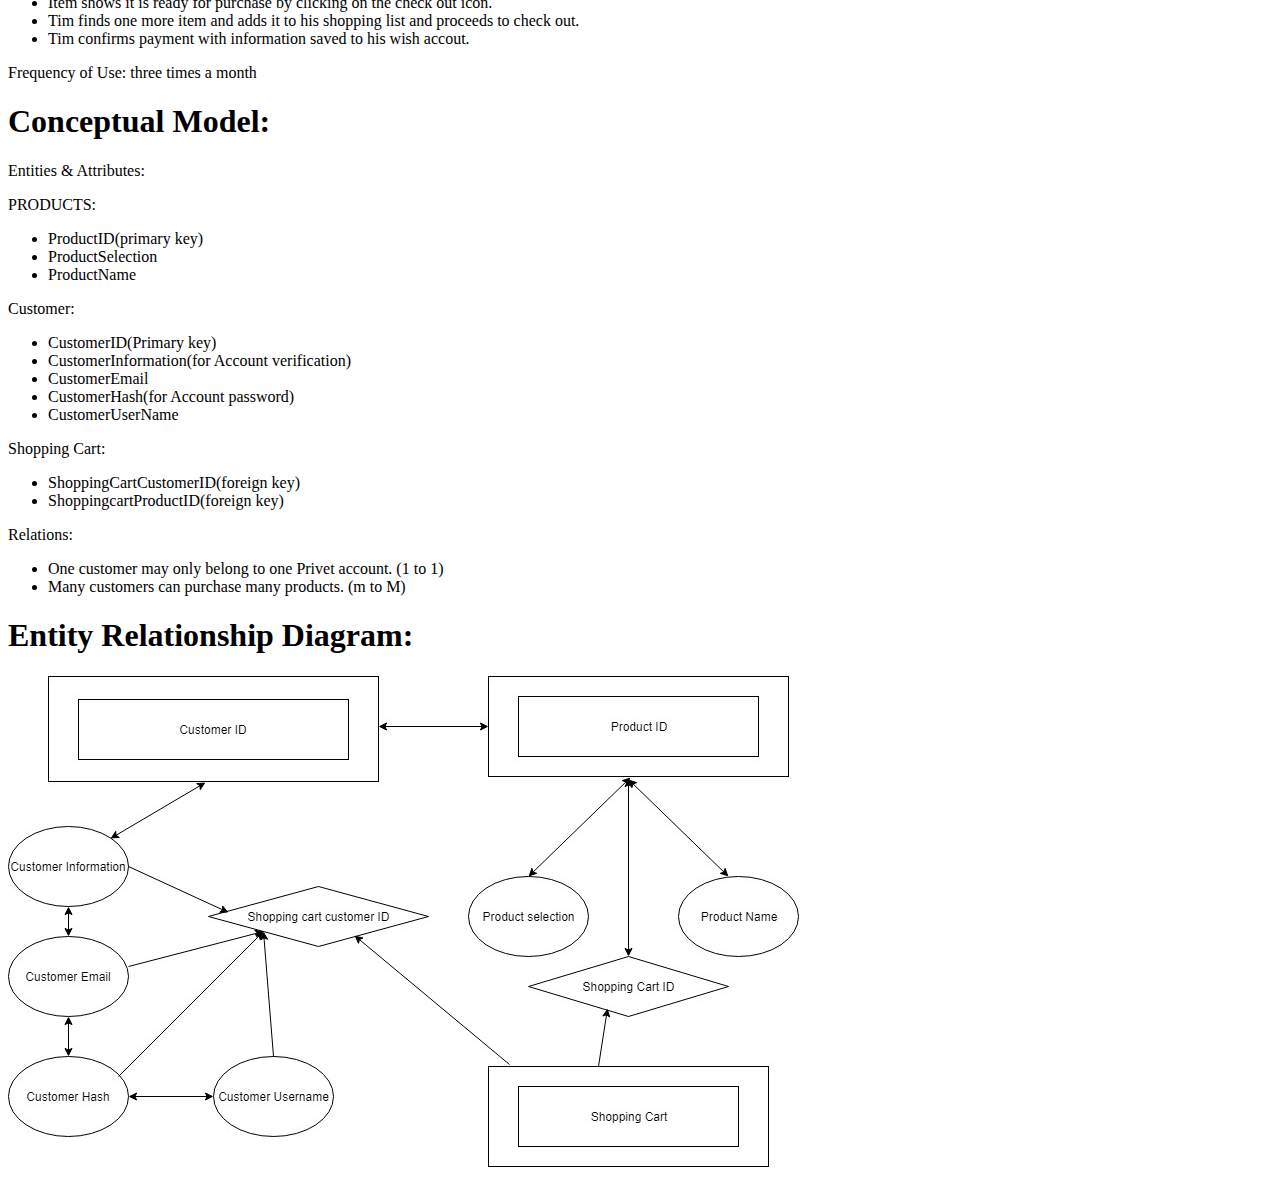
==== commit 33734dda: "Customer Persona-Data-Design-Project" ====
--- a/index.html2.html
+++ b/index.html2.html
@@ -31,7 +31,7 @@
 	<p>PRODUCTS:</p>
 	<ul>
 		<li id="item9">ProductID(primary key)</li>
-		<li id="item10">ProductGenre</li>
+		<li id="item10">ProductSelection</li>
 		<li id="item11">ProductName</li>
 	</ul>
 	<body>
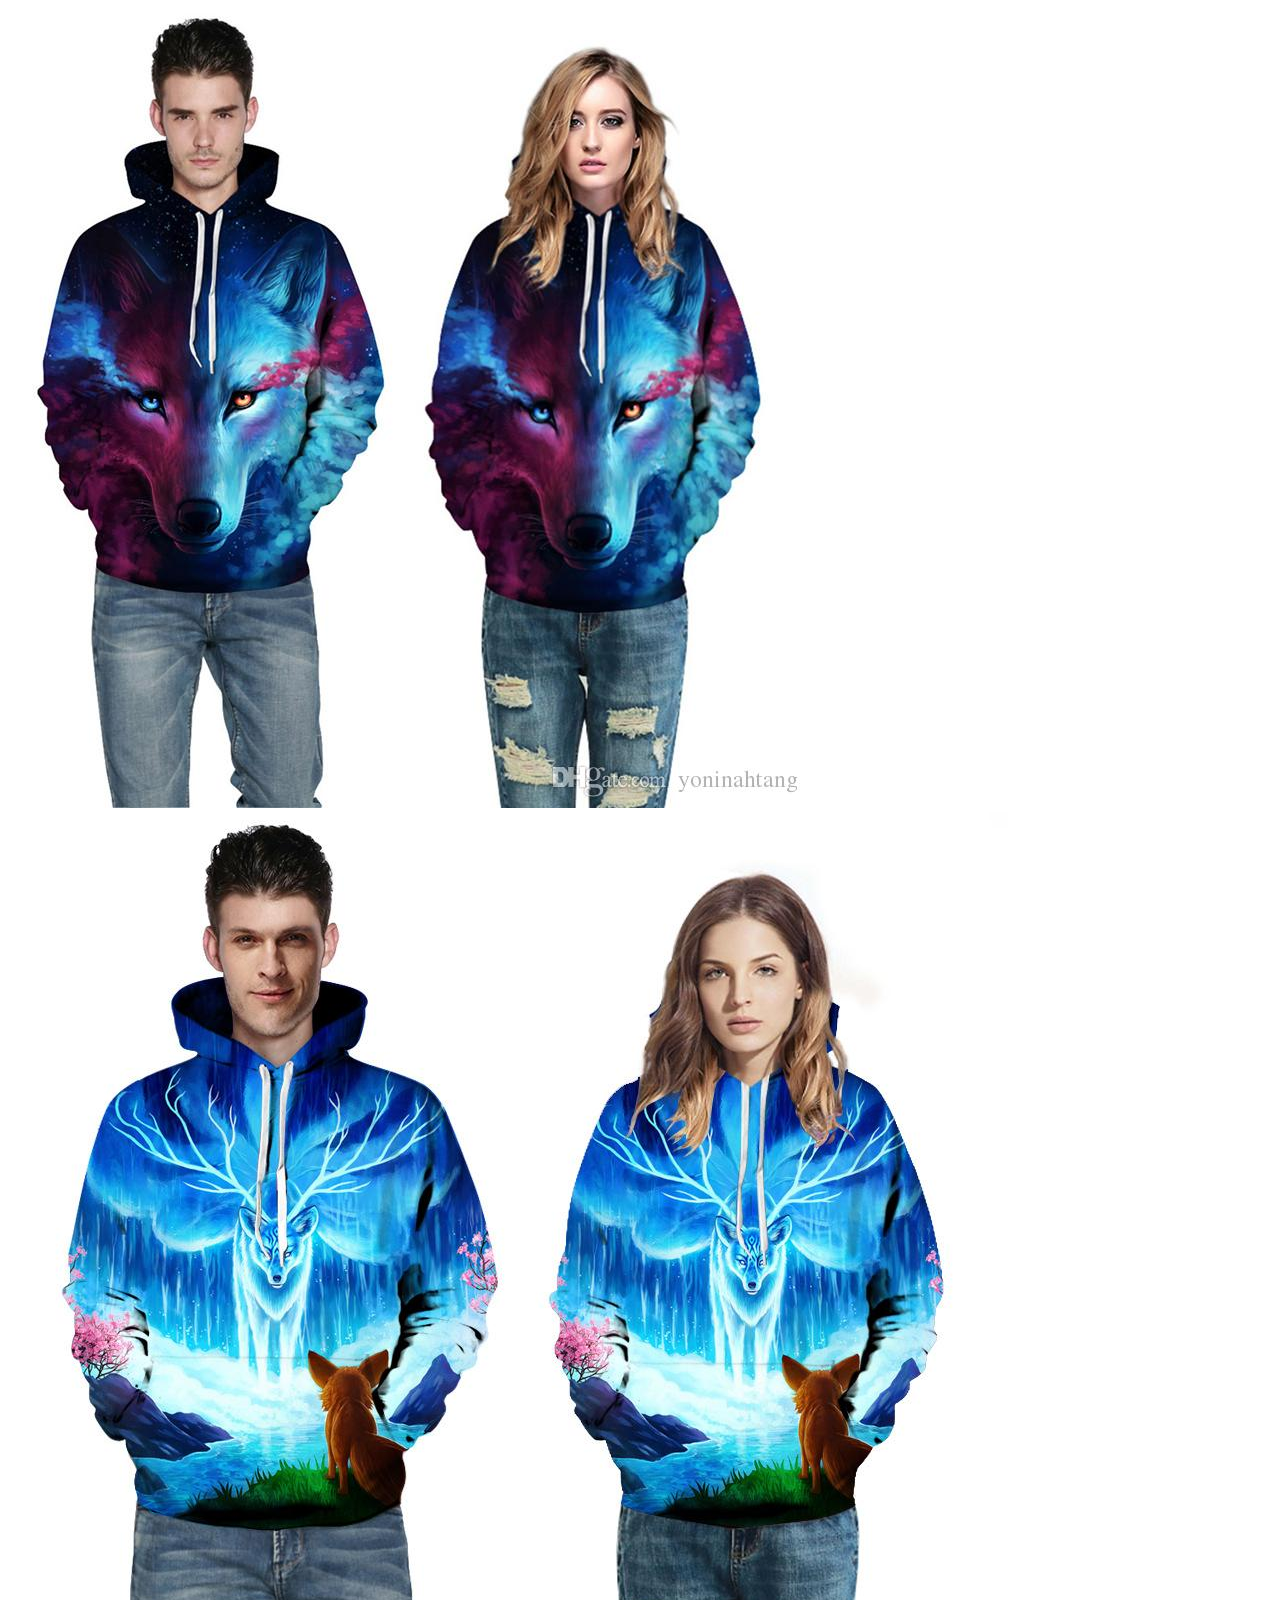
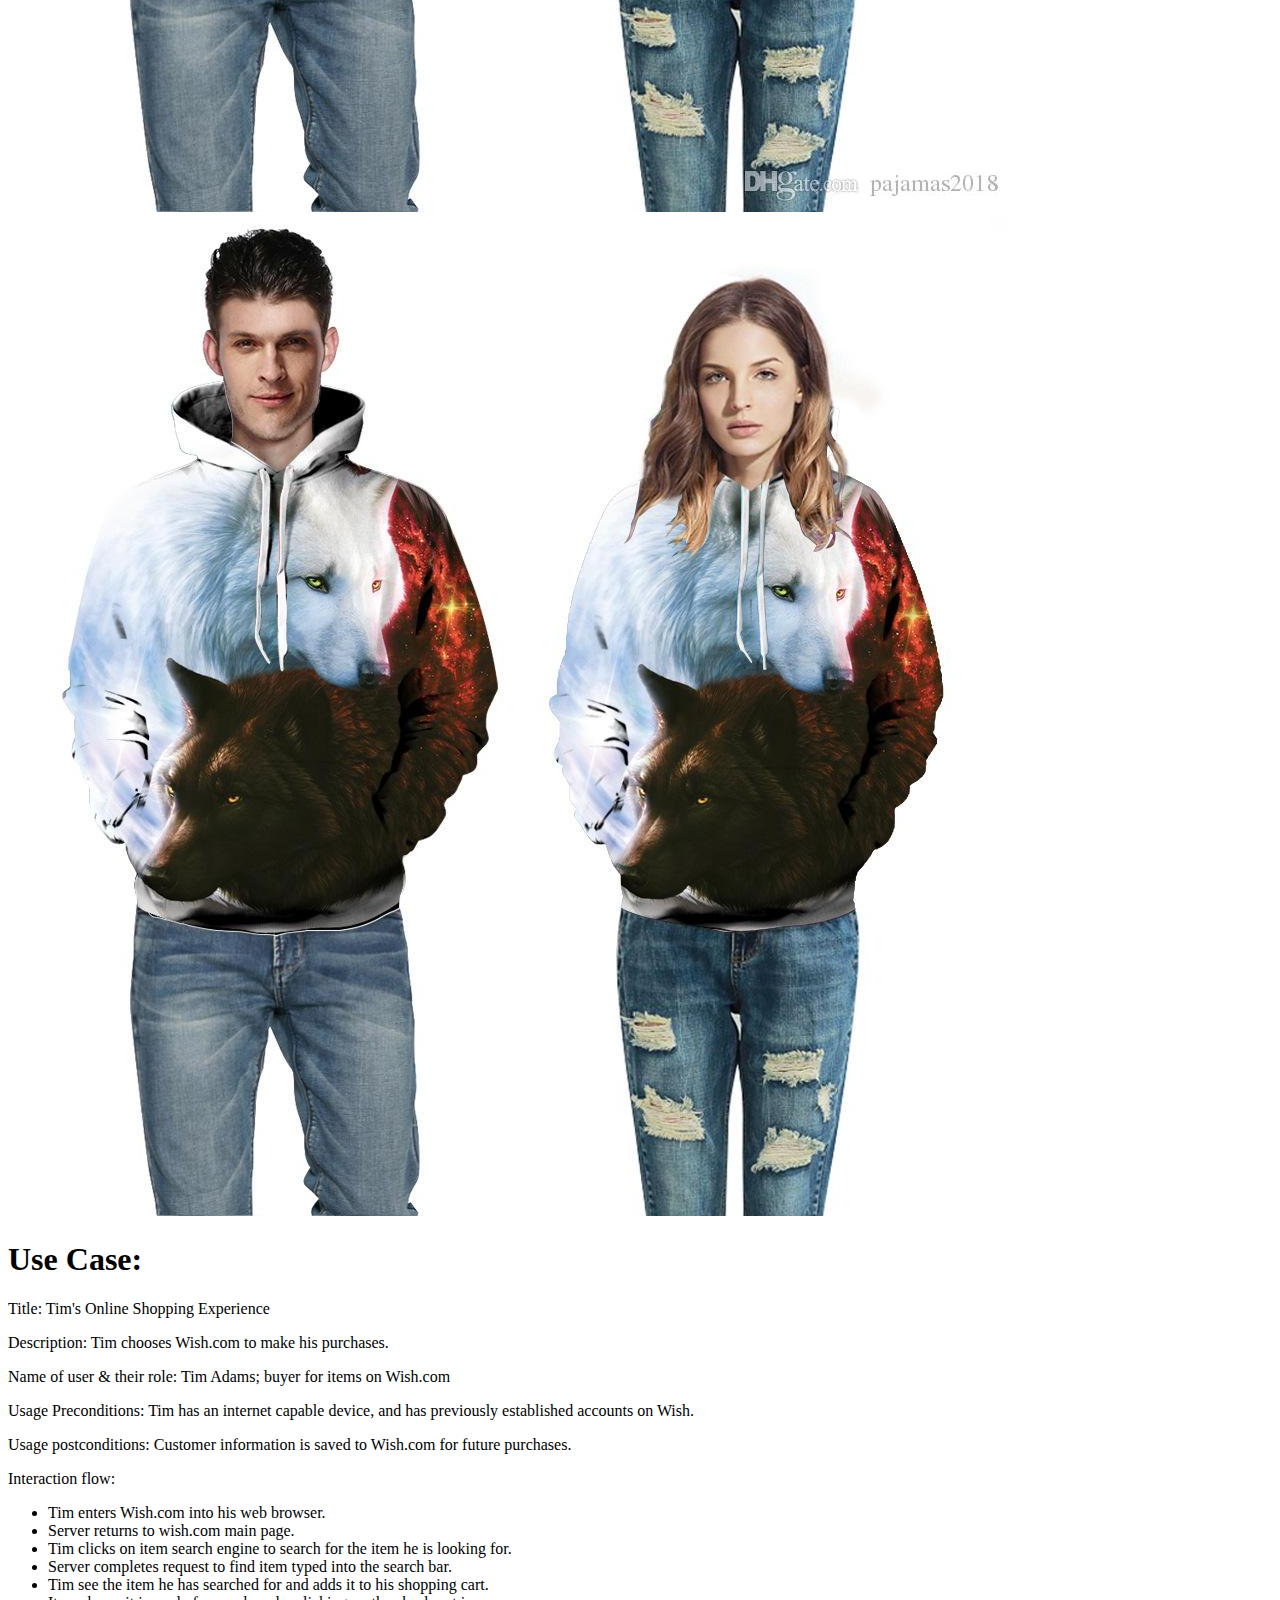
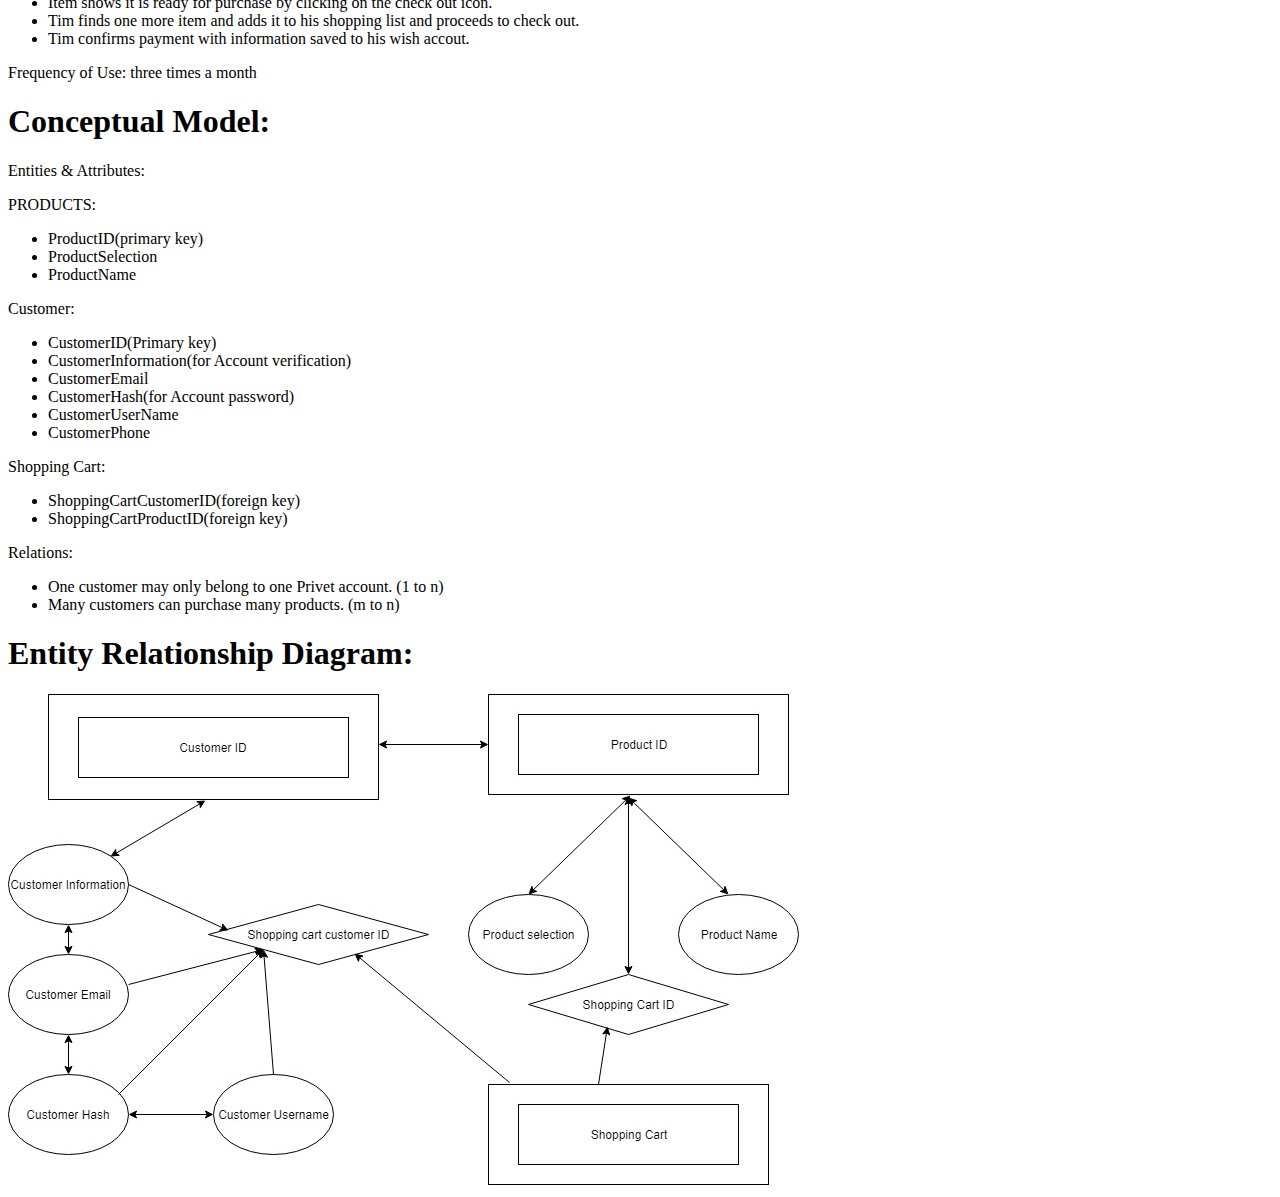
==== commit 18258116: "Customer Persona-Data-Design-Project" ====
--- a/index.html2.html
+++ b/index.html2.html
@@ -42,18 +42,19 @@
 		<li id="item14">CustomerEmail</li>
 		<li id="item15">CustomerHash(for Account password)</li>
 		<li id="item16">CustomerUserName</li>
+		<li id="item17">CustomerPhone</li>
 	</ul>
 	</body>
 	<p>Shopping Cart:</p>
 <ul>
-	<li id="item17">ShoppingCartCustomerID(foreign key)</li>
-	<li id="item18">ShoppingcartProductID(foreign key)</li>
+	<li id="item18">ShoppingCartCustomerID(foreign key)</li>
+	<li id="item19">ShoppingCartProductID(foreign key)</li>
 </ul>
 	<body>
 		<p>Relations:</p>
 		<ul>
-			<li id="item19">One customer may only belong to one Privet account. (1 to 1)</li>
-			<li id="item20">Many customers can purchase many products. (m to M)</li>
+			<li id="item20">One customer may only belong to one Privet account. (1 to n)</li>
+			<li id="item21">Many customers can purchase many products. (m to n)</li>
 		</ul>
 	</body>
 	<h1>Entity Relationship Diagram:</h1>
